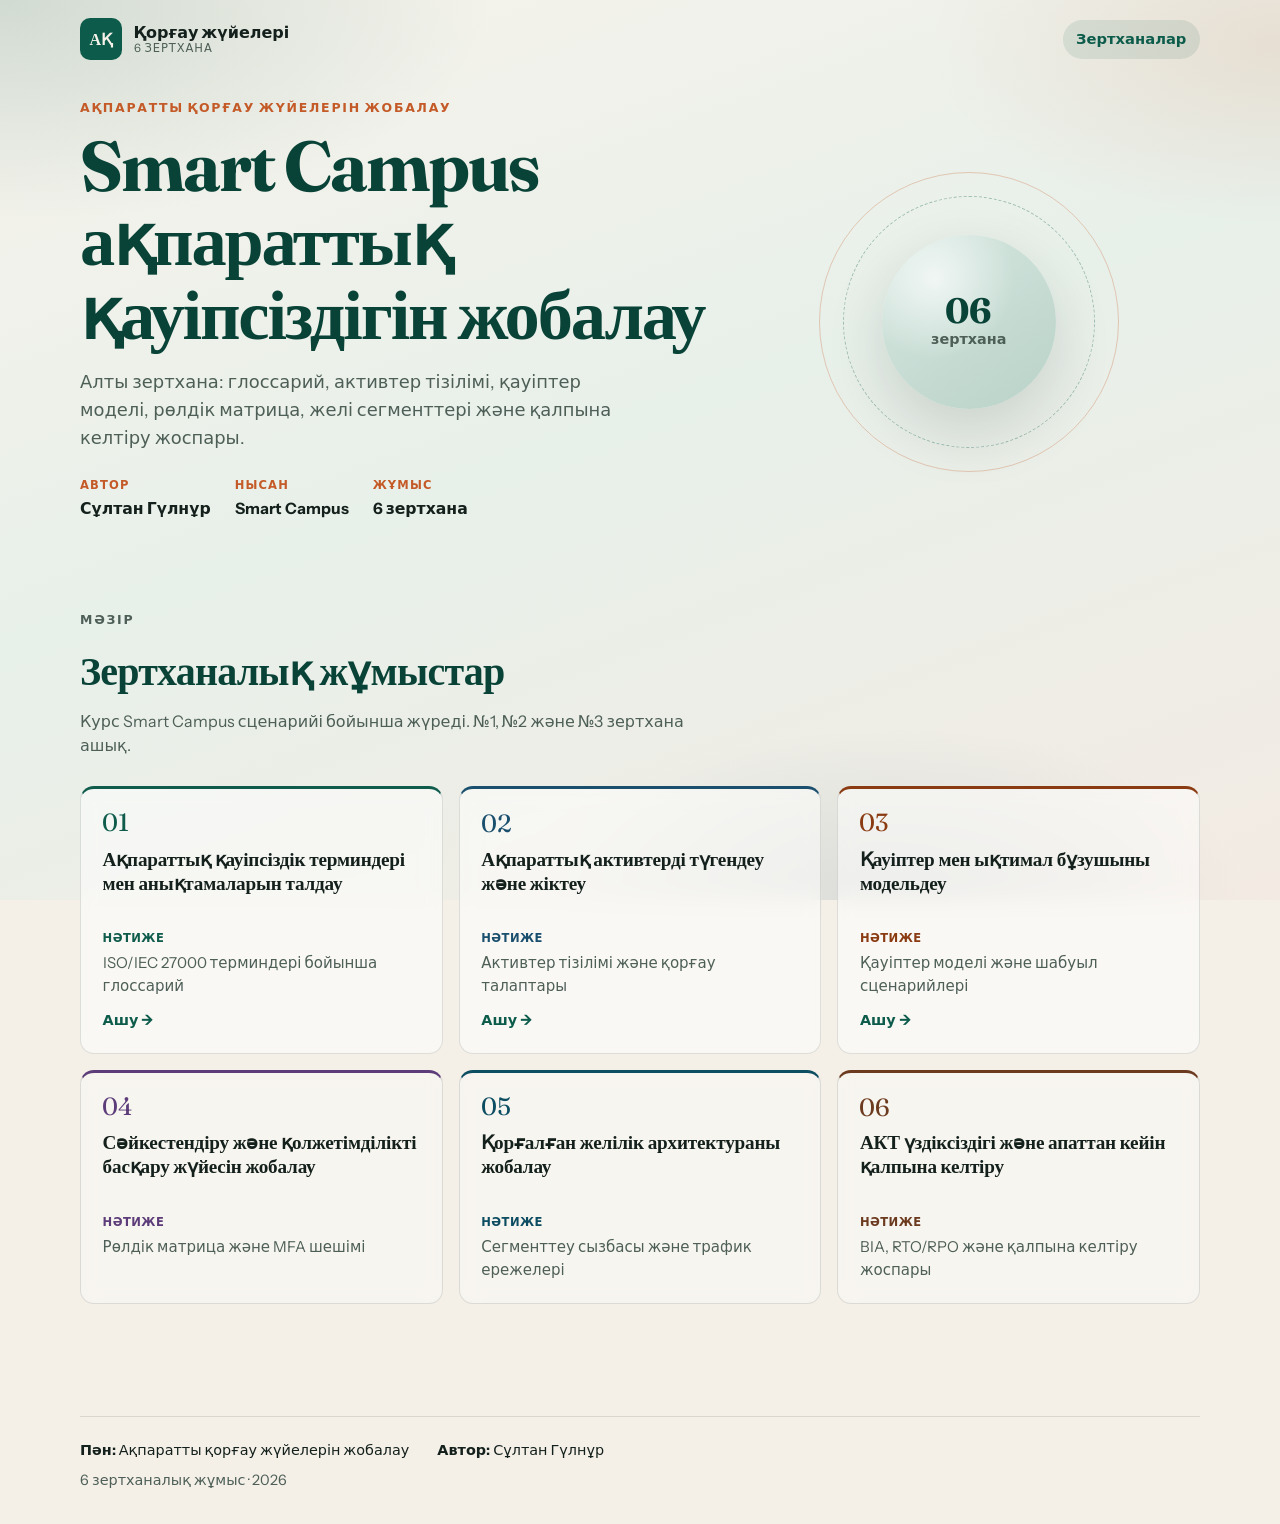
==== index.html @ 48095dff "Add the Smart Campus information-security lab site. Co-authored-by: Cursor <cursoragent@cursor.com>" ====
<!DOCTYPE html>
<html lang="kk">
<head>
  <meta charset="UTF-8">
  <meta name="viewport" content="width=device-width, initial-scale=1.0">
  <title>Ақпаратты қорғау жүйелерін жобалау — зертханалар</title>
  <meta name="author" content="Сұлтан Гүлнұр">
  <meta name="description" content="Smart Campus бойынша алты зертханалық жұмыс. Автор: Сұлтан Гүлнұр">
  <link rel="preconnect" href="https://fonts.googleapis.com">
  <link rel="preconnect" href="https://fonts.gstatic.com" crossorigin>
  <link href="https://fonts.googleapis.com/css2?family=Instrument+Sans:wght@400;500;600;700&family=Fraunces:opsz,wght@9..144,500;9..144,700&display=swap" rel="stylesheet">
  <link rel="stylesheet" href="css/style.css">
</head>
<body>
  <div class="bg" aria-hidden="true"></div>

  <header class="header">
    <a class="logo" href="#labs">
      <span class="logo-mark">АҚ</span>
      <span class="logo-text">
        <strong>Қорғау жүйелері</strong>
        <small id="logo-sub">6 зертхана</small>
      </span>
    </a>
    <nav class="nav" id="site-nav">
      <a data-nav="labs" href="#labs">Зертханалар</a>
      <a data-nav="home" data-lab="1" href="#home" hidden>Басты</a>
      <a data-nav="standards" data-lab="1" href="#standards-list" hidden>Стандарттар</a>
      <a data-nav="literature" data-lab="1" href="#literature" hidden>Әдебиеттер</a>
      <a data-nav="practice" data-lab="1" href="#practice" hidden>Практика</a>
      <a data-nav="quiz" data-lab="1" class="nav-cta" href="#quiz" hidden>Сұрақтарға жауап</a>
      <a data-nav="l2-home" data-lab="2" href="#lab/2" hidden>Басты</a>
      <a data-nav="l2-registry" data-lab="2" href="#lab/2/registry" hidden>Тізілім</a>
      <a data-nav="l2-scale" data-lab="2" href="#lab/2/scale" hidden>Жіктеу</a>
      <a data-nav="l2-diagram" data-lab="2" href="#lab/2/diagram" hidden>Сызба</a>
      <a data-nav="l2-quiz" data-lab="2" class="nav-cta" href="#lab/2/quiz" hidden>Сұрақтар</a>
      <a data-nav="l3-home" data-lab="3" href="#lab/3" hidden>Басты</a>
      <a data-nav="l3-object" data-lab="3" href="#lab/3/object" hidden>Нысан</a>
      <a data-nav="l3-diagram" data-lab="3" href="#lab/3/diagram" hidden>Сызба</a>
      <a data-nav="l3-actors" data-lab="3" href="#lab/3/actors" hidden>Бұзушы</a>
      <a data-nav="l3-registry" data-lab="3" href="#lab/3/registry" hidden>Тізілім</a>
      <a data-nav="l3-quiz" data-lab="3" class="nav-cta" href="#lab/3/quiz" hidden>Сұрақтар</a>
    </nav>
  </header>

  <main id="app"></main>

  <footer class="footer">
    <div class="footer-meta">
      <p><strong>Пән:</strong> <span id="footer-subject"></span></p>
      <p><strong>Автор:</strong> <span id="footer-author"></span></p>
    </div>
    <p class="footer-note"><span id="footer-note">6 зертханалық жұмыс</span> · <span id="year"></span></p>
  </footer>

  <script src="js/data.js"></script>
  <script src="js/lab2.js"></script>
  <script src="js/lab3.js"></script>
  <script src="js/app.js"></script>
</body>
</html>
---- css/style.css ----
:root {
  --ink: #14201c;
  --muted: #4d5f57;
  --paper: #f4f0e8;
  --line: rgba(20, 32, 28, 0.12);
  --teal: #0d5c4b;
  --teal-2: #094337;
  --clay: #c45a27;
  --good: #1b7a4a;
  --bad: #b1362c;
  --shadow: 0 24px 60px rgba(12, 36, 28, 0.14);
  --font: "Instrument Sans", system-ui, sans-serif;
  --display: "Fraunces", Georgia, serif;
  --radius: 14px;
  --max: 1120px;
}

* { box-sizing: border-box; margin: 0; padding: 0; }

html { scroll-behavior: smooth; }

body {
  font-family: var(--font);
  color: var(--ink);
  background: var(--paper);
  min-height: 100vh;
  line-height: 1.55;
}

.bg {
  position: fixed;
  inset: 0;
  z-index: -1;
  background:
    radial-gradient(ellipse 70% 45% at 0% 0%, rgba(13, 92, 75, 0.16), transparent 55%),
    radial-gradient(ellipse 55% 40% at 100% 5%, rgba(196, 90, 39, 0.12), transparent 50%),
    radial-gradient(ellipse 50% 35% at 70% 100%, rgba(26, 79, 110, 0.1), transparent 55%),
    linear-gradient(160deg, #f7f3eb 0%, #e8f0ea 48%, #f3ebe3 100%);
}

a { color: inherit; text-decoration: none; }

.header {
  width: min(var(--max), calc(100% - 2rem));
  margin: 0 auto;
  padding: 1.15rem 0;
  display: flex;
  align-items: center;
  justify-content: space-between;
  gap: 1rem;
}

.logo {
  display: flex;
  align-items: center;
  gap: 0.75rem;
}

.logo-mark {
  width: 2.6rem;
  height: 2.6rem;
  display: grid;
  place-items: center;
  background: var(--teal);
  color: #f6f2ea;
  font-family: var(--display);
  font-weight: 700;
  border-radius: 10px;
}

.logo-text {
  display: flex;
  flex-direction: column;
  line-height: 1.15;
}

.logo-text strong { font-size: 1rem; font-weight: 700; }
.logo-text small {
  color: var(--muted);
  font-size: 0.72rem;
  letter-spacing: 0.08em;
  text-transform: uppercase;
}

.nav {
  display: flex;
  align-items: center;
  gap: 0.35rem;
  font-weight: 600;
  font-size: 0.92rem;
}

.nav a {
  padding: 0.5rem 0.85rem;
  border-radius: 999px;
  transition: background 0.2s ease, color 0.2s ease;
}

.nav a:hover,
.nav a.is-active { background: rgba(13, 92, 75, 0.1); color: var(--teal); }

.nav-cta {
  background: var(--teal) !important;
  color: #f6f2ea !important;
}

.nav-cta:hover { background: var(--teal-2) !important; }

#app {
  width: min(var(--max), calc(100% - 2rem));
  margin: 0 auto;
  padding-bottom: 4rem;
  min-height: 70vh;
}

.view {
  opacity: 0;
  transform: translateY(10px);
  transition: opacity 0.45s ease, transform 0.45s ease;
}

.view.is-in {
  opacity: 1;
  transform: none;
}

.reveal {
  opacity: 0;
  transform: translateY(18px);
  transition: opacity 0.55s ease, transform 0.55s ease;
  transition-delay: var(--d, 0s);
}

.reveal.is-visible {
  opacity: 1;
  transform: none;
}

.eyebrow {
  font-size: 0.78rem;
  font-weight: 700;
  letter-spacing: 0.14em;
  text-transform: uppercase;
  color: var(--clay);
  margin-bottom: 0.7rem;
}

.meta-row {
  display: flex;
  flex-wrap: wrap;
  gap: 0.75rem 1.5rem;
  margin-bottom: 1.5rem;
}

.meta-row span {
  display: flex;
  flex-direction: column;
  gap: 0.15rem;
  font-weight: 700;
  font-size: 0.98rem;
}

.meta-row em {
  font-style: normal;
  font-size: 0.72rem;
  font-weight: 700;
  letter-spacing: 0.1em;
  text-transform: uppercase;
  color: var(--clay);
}

.qa-list {
  display: grid;
  gap: 1rem;
}

.qa-item {
  padding: 1.2rem 1.25rem;
  border-radius: var(--radius);
  background: rgba(255, 255, 255, 0.5);
  border: 1px solid var(--line);
}

.qa-q {
  display: flex;
  gap: 0.75rem;
  align-items: flex-start;
  margin-bottom: 0.85rem;
}

.qa-q h2 {
  font-family: var(--font);
  font-size: 1.05rem;
  font-weight: 700;
  line-height: 1.4;
  color: var(--ink);
}

.qa-a {
  padding: 0.9rem 1rem;
  border-radius: 10px;
  background: rgba(13, 92, 75, 0.08);
  border-left: 3px solid var(--teal);
}

.qa-a span {
  display: block;
  font-size: 0.72rem;
  font-weight: 700;
  letter-spacing: 0.1em;
  text-transform: uppercase;
  color: var(--teal);
  margin-bottom: 0.35rem;
}

.qa-a p {
  color: var(--ink);
  font-size: 1rem;
  line-height: 1.65;
}

.footer-meta {
  display: flex;
  flex-wrap: wrap;
  gap: 0.5rem 1.75rem;
  margin-bottom: 0.5rem;
}

.footer-meta p { color: var(--ink); }
.footer-note { margin: 0; }

.btn {
  display: inline-flex;
  align-items: center;
  justify-content: center;
  gap: 0.4rem;
  padding: 0.8rem 1.25rem;
  border-radius: 999px;
  border: 1.5px solid transparent;
  font: inherit;
  font-weight: 700;
  font-size: 0.95rem;
  cursor: pointer;
  transition: transform 0.2s ease, background 0.2s ease, border-color 0.2s ease, box-shadow 0.2s ease;
}

.btn:hover {
  transform: translateY(-2px);
  box-shadow: 0 10px 24px rgba(13, 92, 75, 0.18);
}

.btn-primary {
  background: var(--teal);
  color: #f6f2ea;
}

.btn-primary:hover { background: var(--teal-2); }

.btn-ghost {
  background: rgba(255, 255, 255, 0.45);
  border-color: var(--line);
  color: var(--ink);
  backdrop-filter: blur(8px);
}

.btn-ghost:hover { border-color: var(--teal); color: var(--teal); }

/* Hero */
.hero {
  display: grid;
  grid-template-columns: 1.15fr 0.85fr;
  gap: 2rem;
  align-items: center;
  padding: 1.25rem 0 2.5rem;
}

.hero-title {
  font-family: var(--display);
  font-size: clamp(2.4rem, 6vw, 4.4rem);
  line-height: 1.05;
  letter-spacing: -0.03em;
  color: var(--teal-2);
  max-width: 12em;
  margin-bottom: 1.1rem;
}

.hero-lead {
  font-size: 1.12rem;
  color: var(--muted);
  max-width: 34rem;
  margin-bottom: 1.6rem;
}

.hero-actions { display: flex; flex-wrap: wrap; gap: 0.7rem; }

.hero-panel { display: grid; place-items: center; }

.orbit {
  position: relative;
  width: min(300px, 72vw);
  aspect-ratio: 1;
  display: grid;
  place-items: center;
}

.orbit-ring {
  position: absolute;
  inset: 8%;
  border: 1.5px dashed rgba(13, 92, 75, 0.35);
  border-radius: 50%;
  animation: spin 28s linear infinite;
}

.orbit-ring.delay {
  inset: 0;
  border-style: solid;
  border-color: rgba(196, 90, 39, 0.28);
  animation-duration: 40s;
  animation-direction: reverse;
}

.orbit-core {
  width: 58%;
  aspect-ratio: 1;
  border-radius: 50%;
  display: grid;
  place-content: center;
  text-align: center;
  background:
    radial-gradient(circle at 30% 25%, rgba(255, 255, 255, 0.7), transparent 45%),
    linear-gradient(145deg, #d7e8e1, #b9d2c8);
  box-shadow: var(--shadow);
  animation: float 5s ease-in-out infinite;
}

.orbit-core strong {
  font-family: var(--display);
  font-size: 2.2rem;
  color: var(--teal-2);
  line-height: 1;
}

.orbit-core em {
  font-style: normal;
  font-weight: 600;
  color: var(--muted);
  font-size: 0.9rem;
}

@keyframes spin { to { transform: rotate(360deg); } }
@keyframes float {
  0%, 100% { transform: translateY(0); }
  50% { transform: translateY(-10px); }
}

/* Blocks */
.block { padding: 3rem 0; }

.block-head {
  max-width: 38rem;
  margin-bottom: 1.75rem;
}

.block-head h2,
.detail-hero h1,
.quiz-hero h1 {
  font-family: var(--display);
  font-size: clamp(1.7rem, 3.5vw, 2.5rem);
  color: var(--teal-2);
  letter-spacing: -0.02em;
  margin-bottom: 0.4rem;
}

.block-head p { color: var(--muted); }

.goal-card {
  padding: 1.5rem 0 2rem;
  border-top: 3px solid var(--teal);
  max-width: 50rem;
  margin-bottom: 1.5rem;
}

.goal-card h3 {
  font-family: var(--display);
  font-size: 1.3rem;
  margin-bottom: 0.7rem;
  color: var(--teal-2);
}

.goal-card p { color: var(--muted); margin-bottom: 0.85rem; }

.goal-card .meta {
  display: flex;
  gap: 0.75rem;
  align-items: center;
  color: var(--ink);
  font-weight: 600;
}

.goal-card .meta span {
  font-size: 0.72rem;
  letter-spacing: 0.1em;
  text-transform: uppercase;
  color: var(--clay);
}

.task-grid,
.std-grid {
  display: grid;
  grid-template-columns: repeat(3, 1fr);
  gap: 1rem;
  align-items: stretch;
}

.task-card {
  display: flex;
  flex-direction: column;
  height: 100%;
  padding: 1.25rem 1.1rem;
  border-radius: var(--radius);
  background: rgba(255, 255, 255, 0.42);
  border: 1px solid var(--line);
  backdrop-filter: blur(10px);
}

.task-card:last-child:nth-child(3n + 1) {
  grid-column: 2;
}

.task-n {
  font-family: var(--display);
  font-size: 1.4rem;
  color: var(--clay);
  display: block;
  margin-bottom: 0.45rem;
}

.task-card h3 { font-size: 1.05rem; margin-bottom: 0.4rem; min-height: 1.4em; }
.task-card p { color: var(--muted); font-size: 0.95rem; flex: 1; }

.std-card {
  display: flex;
  flex-direction: column;
  gap: 0.7rem;
  padding: 1.35rem;
  border-radius: var(--radius);
  background: rgba(255, 255, 255, 0.5);
  border: 1px solid var(--line);
  border-top: 3px solid var(--accent, var(--teal));
  backdrop-filter: blur(10px);
  transition: transform 0.25s ease, box-shadow 0.25s ease, background 0.25s ease;
  min-height: 100%;
}

.std-card:hover {
  transform: translateY(-6px);
  box-shadow: var(--shadow);
  background: rgba(255, 255, 255, 0.72);
}

.std-top {
  display: flex;
  align-items: center;
  justify-content: space-between;
  gap: 0.5rem;
}

.std-num {
  width: 2rem;
  height: 2rem;
  display: grid;
  place-items: center;
  border-radius: 8px;
  background: var(--accent, var(--teal));
  color: #f6f2ea;
  font-weight: 700;
  font-size: 0.9rem;
}

.std-code {
  font-size: 0.78rem;
  font-weight: 700;
  color: var(--accent, var(--teal));
  text-align: right;
}

.std-card h3 {
  font-family: var(--display);
  font-size: 1.15rem;
  line-height: 1.25;
  letter-spacing: -0.01em;
  min-height: 2.5em;
}

.std-card p {
  color: var(--muted);
  font-size: 0.94rem;
  flex: 1;
}

.std-go {
  margin-top: auto;
  font-weight: 700;
  color: var(--teal);
  font-size: 0.9rem;
  display: inline-flex;
  align-items: center;
  gap: 0.35rem;
}

.std-card:hover .std-go i { transform: translateX(4px); }
.std-go i { display: inline-block; transition: transform 0.2s ease; font-style: normal; }

.labs-hero {
  display: grid;
  grid-template-columns: 1.15fr 0.85fr;
  gap: 2rem;
  align-items: center;
  padding: 1.25rem 0 1rem;
}

.lab-grid {
  display: grid;
  grid-template-columns: repeat(3, 1fr);
  gap: 1rem;
}

.lab-card {
  display: flex;
  flex-direction: column;
  gap: 0.7rem;
  height: 100%;
  padding: 1.35rem;
  border-radius: var(--radius);
  background: rgba(255, 255, 255, 0.5);
  border: 1px solid var(--line);
  border-top: 3px solid var(--accent, var(--teal));
  backdrop-filter: blur(10px);
  transition: transform 0.25s ease, box-shadow 0.25s ease, background 0.25s ease;
}

a.lab-card:hover {
  transform: translateY(-6px);
  box-shadow: var(--shadow);
  background: rgba(255, 255, 255, 0.78);
}

.lab-card.is-locked {
  background: rgba(255, 255, 255, 0.32);
}

.lab-card.is-locked .lab-go {
  color: var(--muted);
}

.lab-top {
  display: flex;
  align-items: center;
  justify-content: space-between;
  gap: 0.5rem;
}

.lab-num {
  font-family: var(--display);
  font-size: 1.55rem;
  line-height: 1;
  color: var(--accent, var(--teal));
}

.lab-card h3 {
  font-family: var(--display);
  font-size: 1.2rem;
  line-height: 1.25;
  letter-spacing: -0.01em;
  min-height: 3.75em;
}

.lab-result span {
  display: block;
  margin-bottom: 0.2rem;
  font-size: 0.72rem;
  font-weight: 700;
  letter-spacing: 0.04em;
  text-transform: uppercase;
  color: var(--accent, var(--teal));
}

.lab-card p {
  color: var(--muted);
  font-size: 0.94rem;
  flex: 1;
}

.lab-go {
  margin-top: auto;
  font-weight: 700;
  color: var(--teal);
  font-size: 0.9rem;
}

.lab-go i {
  display: inline-block;
  font-style: normal;
  transition: transform 0.2s ease;
}

a.lab-card:hover .lab-go i { transform: translateX(4px); }

.lit-list {
  list-style: none;
  display: flex;
  flex-direction: column;
  gap: 0.85rem;
}

.lit-item {
  display: grid;
  grid-template-columns: auto 1fr;
  gap: 1rem;
  align-items: start;
  padding: 1.1rem 1.2rem;
  border: 1px solid var(--line);
  border-radius: var(--radius);
  background: rgba(255, 252, 247, 0.72);
  transition: border-color 0.2s ease, transform 0.2s ease;
}

.lit-item:hover {
  border-color: rgba(13, 92, 75, 0.35);
  transform: translateY(-2px);
}

.lit-n {
  width: 2rem;
  height: 2rem;
  display: grid;
  place-items: center;
  border-radius: 8px;
  background: var(--teal);
  color: #f6f2ea;
  font-weight: 700;
  font-size: 0.85rem;
  flex-shrink: 0;
}

.lit-body p {
  margin-top: 0.35rem;
  color: var(--muted);
  font-size: 0.95rem;
}

.lit-link {
  font-weight: 600;
  color: var(--teal-2);
  text-decoration: underline;
  text-decoration-color: rgba(13, 92, 75, 0.28);
  text-underline-offset: 0.18em;
  transition: color 0.2s ease, text-decoration-color 0.2s ease;
}

.lit-link:hover {
  color: var(--clay);
  text-decoration-color: rgba(196, 90, 39, 0.45);
}

.lit-source {
  display: inline-block;
  margin-top: 0.55rem;
  font-size: 0.78rem;
  font-weight: 600;
  letter-spacing: 0.04em;
  text-transform: uppercase;
  color: var(--muted);
}

.cta {
  margin-top: 2rem;
  padding: 1.75rem 0;
  border-top: 1px solid var(--line);
  display: flex;
  align-items: center;
  justify-content: space-between;
  gap: 1rem;
  flex-wrap: wrap;
}

.cta h2 {
  font-family: var(--display);
  font-size: 1.8rem;
  color: var(--teal-2);
}

.cta p { color: var(--muted); }

/* Detail */
.detail { padding-top: 0.5rem; }

.back {
  display: inline-block;
  font-weight: 600;
  color: var(--muted);
  margin-bottom: 1.4rem;
}

.back:hover { color: var(--teal); }

.detail-hero {
  max-width: 46rem;
  margin-bottom: 2.2rem;
  padding-bottom: 1.4rem;
  border-bottom: 3px solid var(--accent, var(--teal));
}

.detail-about {
  margin-top: 0.9rem;
  font-size: 1.08rem;
  color: var(--muted);
}

.detail-layout {
  display: grid;
  grid-template-columns: 1fr 280px;
  gap: 2.5rem;
  align-items: start;
}

.info-block { margin-bottom: 1.8rem; }

.info-block h2 {
  font-family: var(--display);
  font-size: 1.35rem;
  color: var(--teal-2);
  margin-bottom: 0.5rem;
}

.info-block p { color: var(--muted); }

.terms { display: grid; gap: 0.85rem; margin-top: 0.9rem; }

.term {
  padding: 0.85rem 0;
  border-bottom: 1px solid var(--line);
}

.term:last-child { border-bottom: none; }

.term dt {
  font-weight: 700;
  color: var(--teal-2);
  margin-bottom: 0.2rem;
}

.term dd { color: var(--muted); }

.facts {
  list-style: none;
  display: grid;
  gap: 0.7rem;
  margin-top: 0.8rem;
}

.facts li {
  position: relative;
  padding-left: 1.15rem;
  color: var(--muted);
}

.facts li::before {
  content: "";
  position: absolute;
  left: 0;
  top: 0.55rem;
  width: 0.45rem;
  height: 0.45rem;
  border-radius: 50%;
  background: var(--clay);
}

.side {
  position: sticky;
  top: 1rem;
  padding: 1.2rem;
  border-radius: var(--radius);
  background: rgba(255, 255, 255, 0.55);
  border: 1px solid var(--line);
  backdrop-filter: blur(10px);
}

.side h3 {
  font-family: var(--display);
  margin-bottom: 0.9rem;
  font-size: 1.15rem;
}

.side-link {
  display: flex;
  flex-direction: column;
  gap: 0.2rem;
  padding: 0.7rem 0;
  border-bottom: 1px solid var(--line);
}

.side-link:last-of-type { border-bottom: none; margin-bottom: 0.8rem; }

.side-link strong { font-size: 0.9rem; }
.side-link span { color: var(--muted); font-size: 0.85rem; }
.side-link:hover strong { color: var(--teal); }

.side-btn { width: 100%; margin-top: 0.5rem; }

/* Quiz */
.quiz { padding-top: 0.5rem; }
.quiz-hero { max-width: 38rem; margin-bottom: 1.8rem; }
.quiz-hero p { color: var(--muted); }

.quiz-form { display: grid; gap: 1.15rem; }

.q {
  border: none;
  padding: 1.1rem;
  border-radius: var(--radius);
  background: rgba(255, 255, 255, 0.48);
  border: 1px solid var(--line);
}

.q legend {
  font-weight: 700;
  display: flex;
  gap: 0.7rem;
  align-items: flex-start;
  margin-bottom: 0.85rem;
  float: none;
  width: 100%;
  padding: 0;
}

.q-n {
  flex-shrink: 0;
  width: 1.7rem;
  height: 1.7rem;
  display: grid;
  place-items: center;
  background: var(--teal);
  color: #f6f2ea;
  border-radius: 7px;
  font-size: 0.82rem;
}

.opts { display: grid; gap: 0.45rem; clear: both; }

.q-write textarea {
  width: 100%;
  margin-top: 0.35rem;
  padding: 0.85rem 1rem;
  border: 1px solid var(--line);
  border-radius: 10px;
  font: inherit;
  font-size: 0.98rem;
  line-height: 1.5;
  color: var(--ink);
  background: rgba(255, 255, 255, 0.7);
  resize: vertical;
  min-height: 5rem;
  transition: border-color 0.15s ease, box-shadow 0.15s ease;
}

.q-write textarea:focus {
  outline: none;
  border-color: var(--teal);
  box-shadow: 0 0 0 3px rgba(13, 92, 75, 0.12);
}

.q-write textarea::placeholder { color: #8a9a92; }

.q-write textarea[readonly] {
  background: rgba(255, 255, 255, 0.45);
  cursor: default;
}

.model-answer {
  margin-top: 0.85rem;
  padding: 0.9rem 1rem;
  border-radius: 10px;
  background: rgba(13, 92, 75, 0.08);
  border-left: 3px solid var(--teal);
}

.model-answer span {
  display: block;
  font-size: 0.72rem;
  font-weight: 700;
  letter-spacing: 0.1em;
  text-transform: uppercase;
  color: var(--teal);
  margin-bottom: 0.35rem;
}

.model-answer p {
  color: var(--ink);
  font-size: 0.96rem;
}

.sr-only {
  position: absolute;
  width: 1px;
  height: 1px;
  padding: 0;
  margin: -1px;
  overflow: hidden;
  clip: rect(0, 0, 0, 0);
  border: 0;
}

.q.is-checked {
  border-color: rgba(13, 92, 75, 0.28);
}

.opt {
  display: flex;
  gap: 0.7rem;
  align-items: flex-start;
  padding: 0.7rem 0.8rem;
  border-radius: 10px;
  border: 1px solid var(--line);
  cursor: pointer;
  transition: border-color 0.15s ease, background 0.15s ease;
  background: rgba(255, 255, 255, 0.35);
}

.opt:hover {
  border-color: var(--teal);
  background: rgba(13, 92, 75, 0.05);
}

.opt input {
  margin-top: 0.2rem;
  accent-color: var(--teal);
}

.opt.correct {
  border-color: var(--good);
  background: rgba(27, 122, 74, 0.1);
}

.opt.wrong {
  border-color: var(--bad);
  background: rgba(177, 54, 44, 0.08);
}

.explain {
  margin-top: 0.65rem;
  color: var(--muted);
  font-size: 0.92rem;
}

.quiz-actions {
  display: flex;
  gap: 0.7rem;
  flex-wrap: wrap;
  margin-top: 0.4rem;
}

.result {
  margin-top: 1.5rem;
  padding: 1.4rem;
  border-radius: var(--radius);
  background: rgba(255, 255, 255, 0.55);
  border: 1px solid var(--line);
  border-top: 3px solid var(--teal);
}

.result-score {
  font-family: var(--display);
  font-size: 1.8rem;
  color: var(--teal-2);
  margin-bottom: 0.3rem;
}

.result-note { color: var(--muted); margin-bottom: 0.9rem; }

.result-bar {
  height: 8px;
  border-radius: 999px;
  background: rgba(13, 92, 75, 0.12);
  overflow: hidden;
}

.result-bar i {
  display: block;
  height: 100%;
  background: linear-gradient(90deg, var(--teal), #2a8f72);
  border-radius: inherit;
  transition: width 0.6s ease;
}

.not-found {
  text-align: center;
  padding: 6rem 1rem;
}

.not-found h1 {
  font-family: var(--display);
  font-size: 4rem;
  color: var(--teal-2);
}

.not-found p { color: var(--muted); margin: 0.7rem 0 1.4rem; }

/* Practice mini-game */
.practice-link {
  display: inline-flex;
  align-items: center;
  gap: 0.35rem;
  margin-top: 1rem;
  padding: 0.65rem 1.1rem;
  border-radius: 999px;
  background: rgba(138, 59, 18, 0.1);
  color: #8a3b12;
  font-weight: 700;
  font-size: 0.95rem;
  border: 1.5px solid rgba(138, 59, 18, 0.25);
  transition: background 0.2s ease, transform 0.2s ease;
}

.practice-link:hover {
  background: rgba(138, 59, 18, 0.18);
  transform: translateY(-2px);
}

.practice-hero {
  padding: 1.5rem 0 1.75rem;
  max-width: 40rem;
}

.practice-hero h1 {
  font-family: var(--display);
  font-size: clamp(1.9rem, 4vw, 2.8rem);
  line-height: 1.15;
  color: var(--teal-2);
  margin-bottom: 0.75rem;
}

.practice-hero p { color: var(--muted); font-size: 1.05rem; }

.practice-layout {
  display: grid;
  grid-template-columns: 0.9fr 1.1fr;
  gap: 1.5rem;
  align-items: start;
}

.practice-side {
  padding: 1.25rem;
  border-radius: var(--radius);
  background: rgba(255, 255, 255, 0.55);
  border: 1px solid var(--line);
}

.practice-side h2 {
  font-family: var(--display);
  font-size: 1.35rem;
  margin-bottom: 1rem;
  color: var(--teal-2);
}

.scenario-grid {
  display: grid;
  gap: 0.65rem;
  margin-bottom: 1.15rem;
}

.scenario-item {
  display: grid;
  gap: 0.15rem;
  padding: 0.7rem 0.85rem;
  border-radius: 10px;
  background: rgba(13, 92, 75, 0.07);
  border-left: 3px solid var(--teal);
}

.scenario-item em {
  font-style: normal;
  font-size: 0.7rem;
  font-weight: 700;
  letter-spacing: 0.1em;
  text-transform: uppercase;
  color: var(--clay);
}

.scenario-item strong {
  font-size: 0.98rem;
  font-weight: 600;
}

.practice-hint p {
  font-size: 0.95rem;
  color: var(--ink);
  margin-bottom: 0.55rem;
}

.practice-hint .muted {
  color: var(--muted);
  font-size: 0.88rem;
}

.practice-panel { display: grid; gap: 1.15rem; }

.reg-card {
  padding: 1.4rem 1.35rem 1.5rem;
  border-radius: var(--radius);
  background: rgba(255, 255, 255, 0.72);
  border: 1px solid var(--line);
  box-shadow: var(--shadow);
}

.reg-head { margin-bottom: 1.15rem; }

.reg-badge {
  display: inline-block;
  font-size: 0.7rem;
  font-weight: 700;
  letter-spacing: 0.1em;
  text-transform: uppercase;
  color: var(--clay);
  margin-bottom: 0.45rem;
}

.reg-head h2 {
  font-family: var(--display);
  font-size: 1.55rem;
  color: var(--teal-2);
  margin-bottom: 0.25rem;
}

.reg-head p { color: var(--muted); font-size: 0.95rem; }

.reg-form {
  display: grid;
  gap: 0.85rem;
}

.reg-form label {
  display: grid;
  gap: 0.35rem;
}

.reg-form label > span {
  font-size: 0.82rem;
  font-weight: 700;
  color: var(--muted);
}

.reg-form input[type="email"],
.reg-form input[type="password"] {
  width: 100%;
  padding: 0.75rem 0.9rem;
  border-radius: 10px;
  border: 1.5px solid var(--line);
  background: rgba(255, 255, 255, 0.85);
  font: inherit;
  font-size: 1rem;
  color: var(--ink);
  transition: border-color 0.2s ease, box-shadow 0.2s ease;
}

.reg-form input:focus {
  outline: none;
  border-color: var(--teal);
  box-shadow: 0 0 0 3px rgba(13, 92, 75, 0.15);
}

.reg-check {
  display: flex !important;
  align-items: flex-start;
  gap: 0.55rem;
  grid-template-columns: none !important;
  padding: 0.55rem 0.15rem;
  cursor: pointer;
}

.reg-check input {
  margin-top: 0.2rem;
  width: 1.05rem;
  height: 1.05rem;
  accent-color: var(--teal);
}

.reg-check span {
  font-size: 0.95rem !important;
  font-weight: 600 !important;
  color: var(--ink) !important;
}

.rule-list {
  list-style: none;
  display: grid;
  gap: 0.35rem;
  padding: 0.85rem;
  border-radius: 10px;
  background: rgba(13, 92, 75, 0.06);
}

.rule {
  display: flex;
  align-items: center;
  gap: 0.55rem;
  font-size: 0.9rem;
  color: var(--muted);
  transition: color 0.2s ease;
}

.rule span {
  width: 1.05rem;
  height: 1.05rem;
  border-radius: 50%;
  border: 1.5px solid rgba(20, 32, 28, 0.2);
  flex-shrink: 0;
  display: grid;
  place-items: center;
  font-size: 0.65rem;
  font-weight: 700;
}

.rule.is-ok { color: var(--good); font-weight: 600; }
.rule.is-ok span {
  border-color: var(--good);
  background: var(--good);
  color: #fff;
}
.rule.is-ok span::after { content: "✓"; }

.rule.is-bad { color: var(--bad); }
.rule.is-bad span {
  border-color: var(--bad);
  background: rgba(177, 54, 44, 0.12);
}
.rule.is-bad span::after { content: "!"; color: var(--bad); }

.reg-feedback {
  padding: 0.8rem 0.95rem;
  border-radius: 10px;
  font-size: 0.92rem;
  line-height: 1.5;
  font-weight: 500;
}

.reg-feedback.is-bad {
  background: rgba(177, 54, 44, 0.1);
  border: 1px solid rgba(177, 54, 44, 0.28);
  color: #8a2a22;
}

.reg-feedback.is-warn {
  background: rgba(196, 90, 39, 0.12);
  border: 1px solid rgba(196, 90, 39, 0.3);
  color: #8a3b12;
}

.reg-submit { width: 100%; margin-top: 0.25rem; }

.reg-success {
  text-align: center;
  padding: 1rem 0.5rem 0.25rem;
}

.success-mark {
  width: 3.2rem;
  height: 3.2rem;
  margin: 0 auto 0.9rem;
  display: grid;
  place-items: center;
  border-radius: 50%;
  background: var(--good);
  color: #fff;
  font-size: 1.4rem;
  font-weight: 700;
  animation: pop-in 0.45s ease;
}

@keyframes pop-in {
  from { transform: scale(0.6); opacity: 0; }
  to { transform: scale(1); opacity: 1; }
}

.reg-success h3 {
  font-family: var(--display);
  font-size: 1.45rem;
  color: var(--teal-2);
  margin-bottom: 0.5rem;
}

.reg-success > p {
  color: var(--muted);
  margin-bottom: 1rem;
}

.success-points {
  list-style: none;
  text-align: left;
  display: grid;
  gap: 0.5rem;
  margin-bottom: 1.25rem;
  padding: 0.9rem 1rem;
  border-radius: 10px;
  background: rgba(13, 92, 75, 0.08);
}

.success-points li {
  font-size: 0.95rem;
  color: var(--ink);
}

.practice-explain {
  padding: 1.1rem 1.2rem;
  border-radius: var(--radius);
  background: rgba(26, 79, 110, 0.08);
  border: 1px solid rgba(26, 79, 110, 0.15);
}

.practice-explain h3 {
  font-family: var(--display);
  font-size: 1.2rem;
  color: #1a4f6e;
  margin-bottom: 0.45rem;
}

.practice-explain p {
  color: var(--ink);
  font-size: 0.98rem;
}

.footer {
  width: min(var(--max), calc(100% - 2rem));
  margin: 0 auto;
  padding: 1.4rem 0 2rem;
  border-top: 1px solid var(--line);
  color: var(--muted);
  font-size: 0.9rem;
}

.lab2-hero,
.lab3-hero {
  display: grid;
  grid-template-columns: 1.25fr 0.75fr;
  gap: 2rem;
  align-items: center;
  padding: 0.4rem 0 0.5rem;
}

.lab2-hero .hero-title { max-width: 11em; }
.lab3-hero .hero-title { max-width: 14em; }

.stat-stack {
  display: grid;
  gap: 0.75rem;
}

.stat-stack div {
  display: flex;
  align-items: baseline;
  justify-content: space-between;
  gap: 1rem;
  padding: 0.95rem 1.1rem;
  border-radius: var(--radius);
  background: rgba(255, 255, 255, 0.55);
  border: 1px solid var(--line);
  border-left: 3px solid #1a4f6e;
}

.stat-stack strong {
  font-family: var(--display);
  font-size: 1.8rem;
  color: #1a4f6e;
  line-height: 1;
}

.stat-stack span {
  color: var(--muted);
  font-weight: 600;
}

.report-nav {
  display: grid;
  grid-template-columns: repeat(7, minmax(0, 1fr));
  gap: 0.45rem;
  margin: 0.5rem 0 0.25rem;
}

.report-nav a {
  display: flex;
  align-items: center;
  justify-content: center;
  min-height: 2.35rem;
  padding: 0.4rem 0.55rem;
  border-radius: 999px;
  background: rgba(255, 255, 255, 0.55);
  border: 1px solid var(--line);
  font-size: 0.86rem;
  font-weight: 600;
  text-align: center;
}

.report-nav a:hover { border-color: #1a4f6e; color: #1a4f6e; }

.lab2 section[id],
.lab3 section[id] { scroll-margin-top: 1rem; }

.process-grid,
.cia-grid,
.cat-grid,
.protect-grid {
  display: grid;
  gap: 1rem;
}

.process-grid,
.cia-grid { grid-template-columns: repeat(3, 1fr); }
.cat-grid { grid-template-columns: repeat(3, 1fr); margin: 1rem 0 0.25rem; }
.protect-grid { grid-template-columns: repeat(2, 1fr); }

.process-card,
.cia-card,
.cat-card,
.protect-card {
  display: flex;
  flex-direction: column;
  height: 100%;
  padding: 1.15rem 1.1rem;
  border-radius: var(--radius);
  background: rgba(255, 255, 255, 0.48);
  border: 1px solid var(--line);
}

.process-card h3,
.cia-card h3,
.cat-card h3,
.protect-card h3 {
  font-family: var(--display);
  font-size: 1.15rem;
  margin-bottom: 0.35rem;
}

.process-card p,
.cia-card li,
.cat-card p,
.theory { color: var(--muted); }

.cia-card ul,
.protect-list,
.rec-list { list-style: none; }

.cia-card li,
.protect-list li { margin-bottom: 0.35rem; }

.cia-key {
  display: inline-grid;
  place-items: center;
  width: 2rem;
  height: 2rem;
  margin-bottom: 0.55rem;
  border-radius: 8px;
  background: #1a4f6e;
  color: #f6f2ea;
  font-weight: 700;
}

.cat-card strong {
  font-family: var(--display);
  font-size: 1.4rem;
  color: var(--clay);
}

.theory {
  margin-top: 1.25rem;
  max-width: 52rem;
  font-size: 1.02rem;
  line-height: 1.65;
}

.type-row,
.chip-row {
  display: flex;
  flex-wrap: wrap;
  gap: 0.45rem;
  margin-bottom: 0.85rem;
}

.type-pill,
.chip {
  display: inline-flex;
  align-items: center;
  gap: 0.4rem;
  padding: 0.35rem 0.7rem;
  border-radius: 999px;
  border: 1px solid var(--line);
  background: rgba(255, 255, 255, 0.5);
  font: inherit;
  font-size: 0.86rem;
  font-weight: 600;
  color: var(--ink);
}

.type-pill em {
  font-style: normal;
  color: #1a4f6e;
}

.chip { cursor: pointer; }
.chip.is-on {
  background: #1a4f6e;
  border-color: #1a4f6e;
  color: #f6f2ea;
}

.table-wrap {
  overflow-x: auto;
  border: 1px solid var(--line);
  border-radius: var(--radius);
  background: rgba(255, 255, 255, 0.55);
}

.reg-table {
  width: 100%;
  min-width: 760px;
  border-collapse: collapse;
  font-size: 0.92rem;
}

.reg-table th,
.reg-table td {
  padding: 0.75rem 0.8rem;
  text-align: left;
  vertical-align: top;
  border-bottom: 1px solid var(--line);
}

.reg-table th {
  font-size: 0.75rem;
  letter-spacing: 0.06em;
  text-transform: uppercase;
  color: var(--muted);
  vertical-align: bottom;
}

.reg-table th:nth-child(n + 4),
.reg-table td:nth-child(n + 4) {
  width: 3.25rem;
  text-align: center;
  white-space: nowrap;
}

.reg-table th:nth-child(8),
.reg-table td:nth-child(8) {
  width: 6.5rem;
}

.asset-row { cursor: pointer; }
.asset-row:hover,
.asset-row.is-open { background: rgba(26, 79, 110, 0.06); }

.cell-sub {
  display: block;
  margin-top: 0.2rem;
  color: var(--muted);
  font-size: 0.82rem;
  font-weight: 500;
}

.reg-table .num {
  font-variant-numeric: tabular-nums;
  font-weight: 700;
  text-align: center;
}

.cat {
  display: inline-block;
  padding: 0.2rem 0.5rem;
  border-radius: 999px;
  font-size: 0.75rem;
  font-weight: 700;
  letter-spacing: 0.04em;
  text-transform: uppercase;
}

.cat-high { background: rgba(13, 92, 75, 0.14); color: var(--teal-2); }
.cat-medium { background: rgba(26, 79, 110, 0.12); color: #1a4f6e; }
.cat-low { background: rgba(20, 32, 28, 0.08); color: var(--muted); }

.detail-grid {
  display: grid;
  grid-template-columns: 1fr 1fr;
  gap: 0.75rem 1.25rem;
  padding: 0.35rem 0.2rem 0.6rem;
}

.detail-grid em,
.detail-protect em {
  display: block;
  font-style: normal;
  font-size: 0.72rem;
  font-weight: 700;
  letter-spacing: 0.08em;
  text-transform: uppercase;
  color: var(--clay);
  margin-bottom: 0.2rem;
}

.detail-protect { grid-column: 1 / -1; }
.detail-protect .muted { color: var(--muted); }

.diagram-layout {
  display: grid;
  grid-template-columns: 1fr;
  gap: 1rem;
  align-items: start;
}

.dep-wrap {
  overflow-x: auto;
  padding: 0.6rem;
  border-radius: var(--radius);
  background: rgba(255, 255, 255, 0.55);
  border: 1px solid var(--line);
}

.dep-figure { display: grid; gap: 0.85rem; }

.dep-svg { width: 100%; height: auto; display: block; }

.dep-legend {
  display: flex;
  flex-wrap: wrap;
  gap: 0.7rem 1.1rem;
  justify-content: center;
  color: var(--muted);
  font-size: 0.84rem;
  font-weight: 600;
}

.dep-legend span { display: inline-flex; align-items: center; gap: 0.4rem; }

.dot {
  width: 0.7rem;
  height: 0.7rem;
  border-radius: 999px;
  display: inline-block;
}

.dot-high { background: var(--teal); }
.dot-medium { background: #1a4f6e; }
.dot-low { background: #8a7560; }

.d-label {
  font-family: var(--font);
  font-size: 12px;
  font-weight: 700;
  letter-spacing: 0.04em;
  fill: var(--clay);
  dominant-baseline: middle;
}

.d-edge {
  fill: none;
  stroke: rgba(13, 92, 75, 0.38);
  stroke-width: 1.7;
  stroke-linecap: round;
  stroke-linejoin: round;
  marker-end: url(#dep-arrow);
}

.d-edge.d-use { marker-end: url(#dep-arrow-use); }

.d-edge.is-on { stroke: var(--teal-2); stroke-width: 2.6; }
.d-edge.d-use {
  stroke: var(--clay);
  stroke-dasharray: 5 4;
}
.d-edge.d-use.is-on { stroke: #8a3b12; }
.dep-svg.is-active .d-edge:not(.is-on) { opacity: 0.14; }

.d-node text.d-node-title,
.d-node text.d-node-sub {
  text-anchor: middle;
  dominant-baseline: middle;
  font-family: var(--font);
  pointer-events: none;
}

.d-node text.d-node-title {
  font-size: 13px;
  font-weight: 700;
  fill: var(--ink);
}

.d-node text.d-node-sub {
  font-size: 10px;
  font-weight: 600;
  fill: #4d5f57;
}

.dash {
  width: 1.1rem;
  border-top: 2px dashed var(--clay);
  display: inline-block;
}

.wifi-line {
  width: 1.1rem;
  border-top: 2.5px solid #1a4f6e;
  display: inline-block;
}

.d-wifi {
  fill: none;
  stroke: #1a4f6e;
  stroke-width: 2.3;
  stroke-linecap: round;
  stroke-linejoin: round;
  marker-end: url(#dep-arrow-wifi);
}

.d-wifi.is-on { stroke: #0d3a52; stroke-width: 3; }
.dep-svg.is-active .d-wifi:not(.is-on) { opacity: 0.18; }

.d-node { cursor: pointer; }
.d-node rect {
  fill: #f7f4ee;
  stroke: #1a4f6e;
  stroke-width: 1.6;
}

.d-node[data-cat="high"] rect {
  fill: #e7f3ef;
  stroke: var(--teal);
}
.d-node[data-cat="medium"] rect {
  fill: #e8f1f6;
  stroke: #1a4f6e;
}
.d-node[data-cat="low"] rect {
  fill: #f6f1ea;
  stroke: #8a7560;
}

.d-node text {
  text-anchor: middle;
  dominant-baseline: middle;
  font-family: var(--font);
  font-size: 14px;
  font-weight: 600;
  fill: var(--ink);
  pointer-events: none;
}

.d-node.is-on rect { stroke-width: 2.6; }
.d-node.is-dim { opacity: 0.28; }

.dep-panel {
  padding: 1.15rem 1.1rem;
  border-radius: var(--radius);
  background: rgba(26, 79, 110, 0.08);
  border: 1px solid rgba(26, 79, 110, 0.16);
  position: static;
}

.dep-panel h3 {
  font-family: var(--display);
  font-size: 1.35rem;
  color: #1a4f6e;
  margin-bottom: 0.45rem;
}

.dep-panel p:last-child { color: var(--ink); }

.protect-head { margin-top: 2rem; }

.protect-card header {
  display: flex;
  justify-content: space-between;
  gap: 0.75rem;
  align-items: flex-start;
  min-height: 3.2rem;
  margin-bottom: 0.55rem;
}

.protect-card header h3 { flex: 1; margin-bottom: 0; }
.protect-card .cat { flex-shrink: 0; margin-top: 0.15rem; }

.rec-list { display: grid; gap: 0.7rem; }

.rec-item {
  display: grid;
  grid-template-columns: auto 1fr;
  gap: 0.75rem;
  align-items: start;
  padding: 0.9rem 1rem;
  border-radius: var(--radius);
  background: rgba(255, 255, 255, 0.48);
  border: 1px solid var(--line);
}

.rec-item span {
  width: 1.7rem;
  height: 1.7rem;
  display: grid;
  place-items: center;
  border-radius: 8px;
  background: var(--teal);
  color: #f6f2ea;
  font-weight: 700;
  font-size: 0.85rem;
}

.lab3 .stat-stack div { border-left-color: #8a3b12; }
.lab3 .stat-stack strong { color: #8a3b12; }
.lab3 .report-nav a:hover { border-color: #8a3b12; color: #8a3b12; }

.limit-note {
  margin: 0.2rem 0 1rem;
  padding: 0.85rem 1rem;
  border-radius: var(--radius);
  border: 1px solid rgba(138, 59, 18, 0.25);
  background: rgba(138, 59, 18, 0.07);
  color: var(--ink);
}

.stride-grid,
.actor-grid {
  display: grid;
  grid-template-columns: repeat(3, 1fr);
  gap: 1rem;
  margin-top: 1rem;
}

.stride-card,
.actor-card,
.prio-card {
  height: 100%;
  padding: 1rem 1.05rem 0.85rem;
  border-radius: var(--radius);
  border: 1px solid var(--line);
  background: rgba(255, 255, 255, 0.55);
}

.stride-card h3,
.actor-card h3,
.prio-card h3 {
  font-family: var(--display);
  font-size: 1.12rem;
  margin-bottom: 0.35rem;
}

.stride-key {
  display: inline-grid;
  place-items: center;
  width: 2rem;
  height: 2rem;
  margin-bottom: 0.45rem;
  border-radius: 8px;
  background: #8a3b12;
  color: #f6f2ea;
  font-weight: 700;
}

.stride-card p,
.actor-card dd { color: var(--muted); }

.stride-meta {
  margin-top: 0.45rem;
  color: var(--ink);
}

.stride-meta em,
.prio-measures em,
.chain em,
.actor-card dt {
  display: block;
  margin-bottom: 0.15rem;
  font-style: normal;
  font-size: 0.75rem;
  font-weight: 700;
  letter-spacing: 0.02em;
  color: #8a3b12;
}

.actor-card { border-top: 3px solid #8a3b12; }
.actor-card dl { margin: 0.35rem 0 0; }
.actor-card dd { margin: 0 0 0.55rem; }

.dfd-svg { width: 100%; height: auto; display: block; }
.dfd-svg text { font-family: "Instrument Sans", sans-serif; pointer-events: none; }
.dfd-boundary {
  fill: rgba(138, 59, 18, 0.045);
  stroke: #8a3b12;
  stroke-width: 1.6;
  stroke-dasharray: 7 6;
}
.dfd-boundary-label { font-size: 13px; font-weight: 700; fill: #8a3b12; }
.dfd-node { cursor: pointer; }
.dfd-node rect { fill: #f7fbfa; stroke: #1a4f6e; stroke-width: 1.5; }
.dfd-node[data-kind="ext"] rect {
  fill: #f6efe6;
  stroke: #8a3b12;
  stroke-dasharray: 5 4;
}
.dfd-node[data-kind="store"] rect { fill: #f3e6d8; stroke: #8a3b12; }
.dfd-title { font-size: 15px; font-weight: 650; fill: #2a2420; text-anchor: middle; }
.dfd-sub { font-size: 12px; fill: #6d645b; text-anchor: middle; }
.store-bar { stroke: #8a3b12; stroke-width: 1.6; }
.dfd-flow { cursor: pointer; }
.dfd-hit { fill: none; stroke: transparent; stroke-width: 14; }
.dfd-line { fill: none; stroke: #8a3b12; stroke-width: 2.1; }
.dfd-tag { font-size: 12px; font-weight: 700; fill: #8a3b12; text-anchor: middle; }
.dfd-svg.is-active .dfd-line:not(.is-on) { opacity: 0.16; }
.dfd-svg.is-active .dfd-node:not(.is-on) { opacity: 0.35; }
.dfd-node.is-on rect { stroke-width: 2.6; }

.bound-swatch,
.ext-swatch,
.proc-swatch,
.store-swatch,
.flow-swatch {
  display: inline-block;
  width: 1.1rem;
  height: 0.55rem;
  border-radius: 2px;
}
.bound-swatch { border: 1.5px dashed #8a3b12; }
.ext-swatch { background: #f6efe6; border: 1.5px dashed #8a3b12; }
.proc-swatch { background: #f7fbfa; border: 1.5px solid #1a4f6e; }
.store-swatch { background: #f3e6d8; border: 1.5px solid #8a3b12; }
.flow-swatch { background: #8a3b12; height: 2px; align-self: center; }

.stride-matrix {
  width: 100%;
  border-collapse: collapse;
  font-size: 0.92rem;
}
.stride-matrix th,
.stride-matrix td {
  padding: 0.55rem 0.4rem;
  border-bottom: 1px solid var(--line);
  text-align: center;
}
.stride-matrix th:first-child,
.stride-matrix td:first-child { text-align: left; font-weight: 600; }
.matrix-link {
  border: 0;
  background: transparent;
  color: #8a3b12;
  font: inherit;
  font-weight: 700;
  cursor: pointer;
}

.threat-table th:nth-child(n + 4),
.threat-table td:nth-child(n + 4) {
  text-align: left;
  width: auto;
}
.threat-table th:nth-child(5),
.threat-table td:nth-child(5) {
  text-align: center;
  width: 6.5rem;
}
.threat-row { cursor: pointer; }
.threat-row:hover,
.threat-row.is-open,
.threat-row.is-hit { background: rgba(138, 59, 18, 0.08); }
.threat-row.is-dim { opacity: 0.38; }
.threat-detail td { background: rgba(138, 59, 18, 0.04); }

.prio-badge {
  display: inline-grid;
  place-items: center;
  min-width: 1.35rem;
  height: 1.35rem;
  margin-right: 0.35rem;
  padding: 0 0.3rem;
  border-radius: 999px;
  background: #8a3b12;
  color: #f6f2ea;
  font-size: 0.75rem;
  font-weight: 700;
  vertical-align: middle;
}

.chain-lead {
  margin-bottom: 0.7rem;
  color: var(--muted);
  font-weight: 600;
}
.chain {
  display: grid;
  grid-template-columns: repeat(4, 1fr);
  gap: 0.6rem;
  margin: 0 0 0.8rem;
  padding: 0;
  list-style: none;
}
.chain li {
  padding: 0.7rem 0.75rem;
  border-radius: 10px;
  background: rgba(255, 255, 255, 0.7);
}

.prio-list { display: grid; gap: 0.8rem; }
.prio-card header {
  display: flex;
  align-items: baseline;
  gap: 0.65rem;
}
.prio-card header h3 { flex: 1; margin-bottom: 0; }
.prio-card > p { margin: 0.55rem 0 0.75rem; color: var(--ink); }
.prio-measures {
  display: grid;
  grid-template-columns: repeat(3, 1fr);
  gap: 0.7rem;
}
.prio-measures p {
  margin: 0;
  padding: 0.7rem 0.75rem;
  border-radius: 10px;
  background: rgba(138, 59, 18, 0.06);
  color: var(--ink);
}

@media (max-width: 920px) {
  .hero,
  .labs-hero,
  .lab2-hero,
  .lab3-hero,
  .diagram-layout {
    grid-template-columns: 1fr;
    min-height: auto;
  }

  .process-grid,
  .cia-grid,
  .cat-grid,
  .protect-grid,
  .detail-grid,
  .stride-grid,
  .actor-grid,
  .prio-measures,
  .chain {
    grid-template-columns: 1fr;
  }

  .dep-panel { position: static; }

  .lab-grid {
    grid-template-columns: 1fr;
  }

  .lab-card h3 { min-height: 0; }

  .hero-panel { order: -1; }
  .orbit { width: 210px; }
  .orbit-core strong { font-size: 1.7rem; }

  .task-grid,
  .std-grid,
  .detail-layout,
  .practice-layout {
    grid-template-columns: 1fr;
  }

  .task-card,
  .task-card:last-child:nth-child(3n + 1) {
    grid-column: auto;
  }

  .report-nav {
    grid-template-columns: repeat(2, minmax(0, 1fr));
  }

  .side { position: static; }
}

@media (max-width: 640px) {
  .header {
    flex-direction: column;
    align-items: flex-start;
  }

  .nav { flex-wrap: wrap; }

  .hero-title { max-width: none; }
}
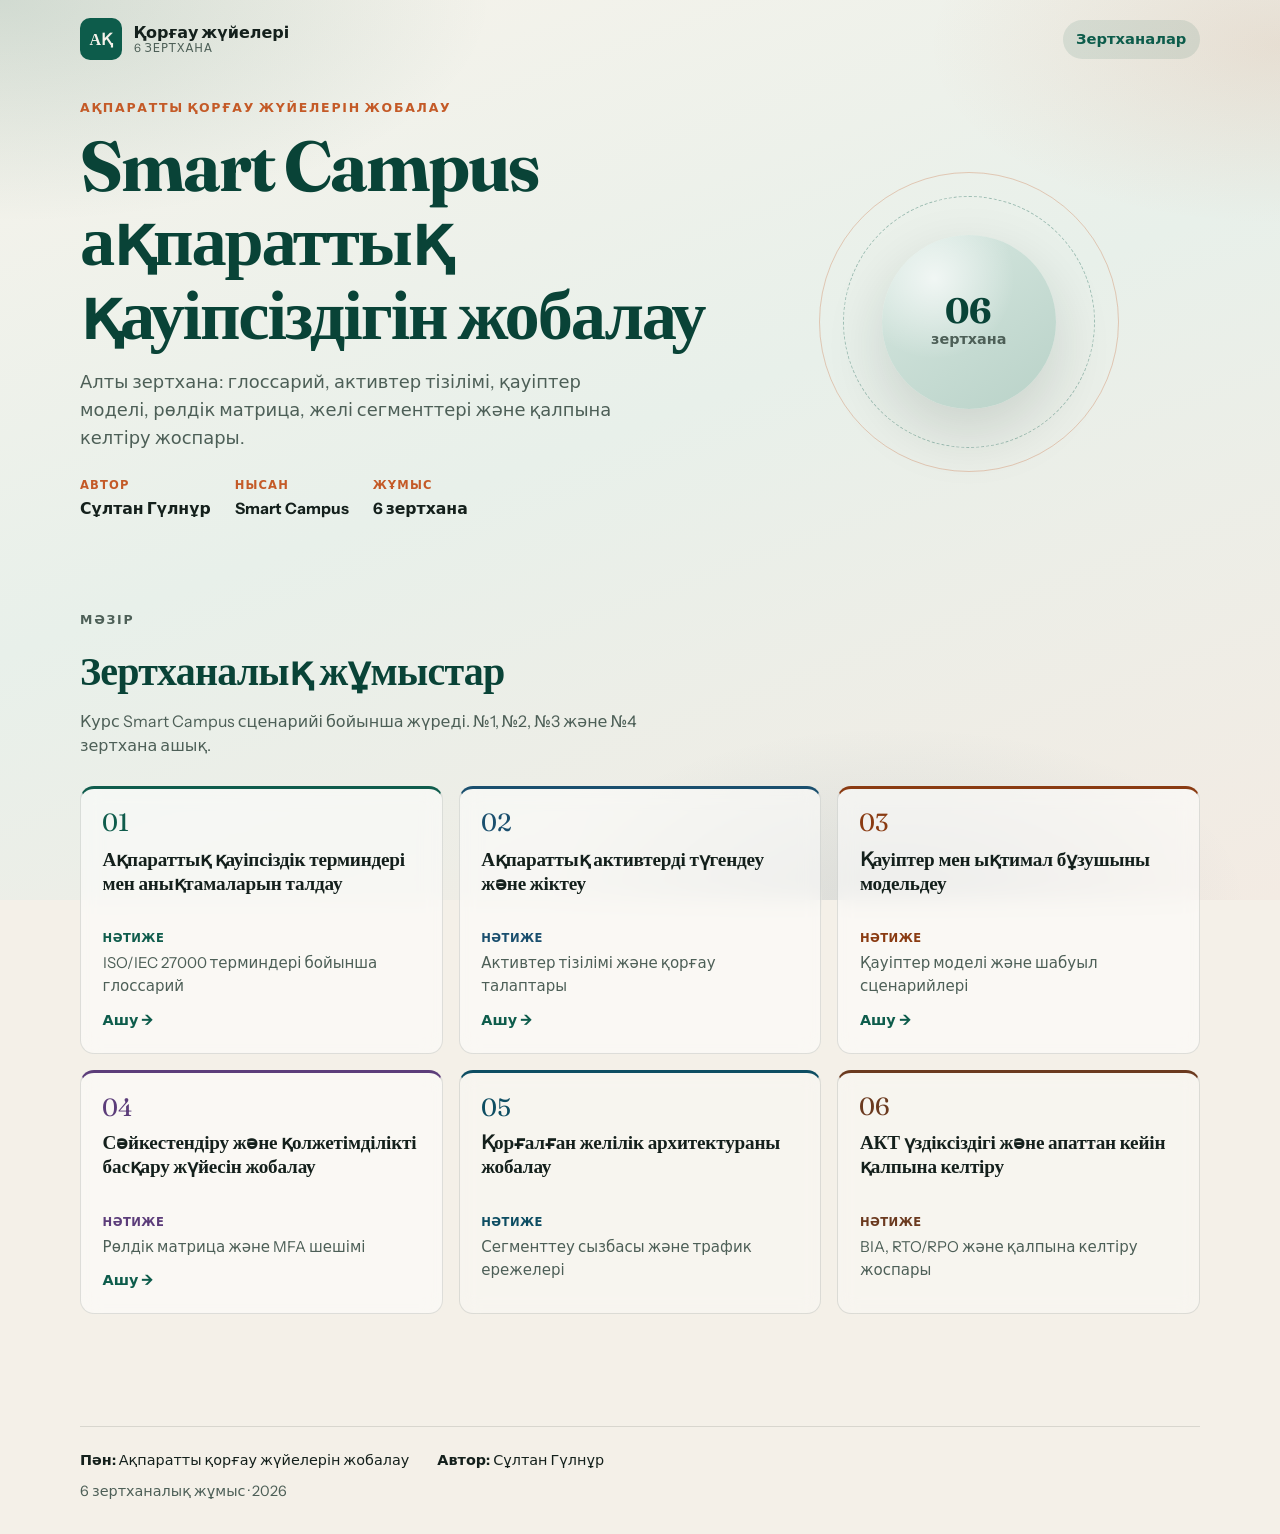
==== commit f9d2c3e0: "Add the lab 4 role and access-control model for Smart Campus. Co-authored-by: Cursor <cursoragent@cu" ====
--- a/index.html
+++ b/index.html
@@ -40,6 +40,12 @@
       <a data-nav="l3-actors" data-lab="3" href="#lab/3/actors" hidden>Бұзушы</a>
       <a data-nav="l3-registry" data-lab="3" href="#lab/3/registry" hidden>Тізілім</a>
       <a data-nav="l3-quiz" data-lab="3" class="nav-cta" href="#lab/3/quiz" hidden>Сұрақтар</a>
+      <a data-nav="l4-home" data-lab="4" href="#lab/4" hidden>Басты</a>
+      <a data-nav="l4-roles" data-lab="4" href="#lab/4/roles" hidden>Рөлдер</a>
+      <a data-nav="l4-matrix" data-lab="4" href="#lab/4/matrix" hidden>Матрица</a>
+      <a data-nav="l4-lifecycle" data-lab="4" href="#lab/4/lifecycle" hidden>Цикл</a>
+      <a data-nav="l4-tests" data-lab="4" href="#lab/4/tests" hidden>Тест</a>
+      <a data-nav="l4-quiz" data-lab="4" class="nav-cta" href="#lab/4/quiz" hidden>Сұрақтар</a>
     </nav>
   </header>
 
@@ -56,6 +62,7 @@
   <script src="js/data.js"></script>
   <script src="js/lab2.js"></script>
   <script src="js/lab3.js"></script>
+  <script src="js/lab4.js"></script>
   <script src="js/app.js"></script>
 </body>
 </html>
--- a/css/style.css
+++ b/css/style.css
@@ -1572,6 +1572,24 @@
   text-align: center;
 }
 
+.cia-input {
+  width: 2.6rem;
+  height: 1.75rem;
+  border: 1px solid rgba(20, 32, 28, 0.18);
+  border-radius: 8px;
+  background: #fff;
+  color: inherit;
+  font: inherit;
+  font-weight: 700;
+  text-align: center;
+  cursor: pointer;
+}
+
+.cia-input:focus {
+  outline: 2px solid var(--teal);
+  outline-offset: 1px;
+}
+
 .cat {
   display: inline-block;
   padding: 0.2rem 0.5rem;
@@ -1669,6 +1687,13 @@
 }
 
 .d-edge.d-use { marker-end: url(#dep-arrow-use); }
+
+.d-hit {
+  fill: none;
+  stroke: transparent;
+  stroke-width: 16;
+  pointer-events: stroke;
+}
 
 .d-edge.is-on { stroke: var(--teal-2); stroke-width: 2.6; }
 .d-edge.d-use {
@@ -1814,6 +1839,21 @@
 .lab3 .stat-stack div { border-left-color: #8a3b12; }
 .lab3 .stat-stack strong { color: #8a3b12; }
 .lab3 .report-nav a:hover { border-color: #8a3b12; color: #8a3b12; }
+
+.lab4 .stat-stack div { border-left-color: #5c3d7a; }
+.lab4 .stat-stack strong { color: #5c3d7a; }
+.lab4 .report-nav a:hover { border-color: #5c3d7a; color: #5c3d7a; }
+
+.access-matrix td:nth-child(2),
+.access-matrix th:nth-child(2) { text-align: left; font-weight: 600; }
+.access-matrix td:last-child,
+.access-matrix th:last-child { text-align: left; font-weight: 500; min-width: 16rem; }
+.perm-yes { color: #0d5c4b; font-weight: 700; }
+.perm-no { color: #b7ab9e; }
+.test-yes { color: #0d5c4b; font-weight: 700; }
+.test-no { color: #8a3b12; font-weight: 700; }
+.lab4 .d-edge { marker-end: url(#lab4-arrow); }
+.lab4 .d-node { cursor: default; }
 
 .limit-note {
   margin: 0.2rem 0 1rem;
@@ -1904,13 +1944,24 @@
   stroke-dasharray: 5 4;
 }
 .dfd-node[data-kind="store"] rect { fill: #f3e6d8; stroke: #8a3b12; }
-.dfd-title { font-size: 15px; font-weight: 650; fill: #2a2420; text-anchor: middle; }
+.dfd-title { font-size: 13px; font-weight: 650; fill: #2a2420; text-anchor: middle; }
 .dfd-sub { font-size: 12px; fill: #6d645b; text-anchor: middle; }
 .store-bar { stroke: #8a3b12; stroke-width: 1.6; }
 .dfd-flow { cursor: pointer; }
 .dfd-hit { fill: none; stroke: transparent; stroke-width: 14; }
 .dfd-line { fill: none; stroke: #8a3b12; stroke-width: 2.1; }
 .dfd-tag { font-size: 12px; font-weight: 700; fill: #8a3b12; text-anchor: middle; }
+.dfd-mark { pointer-events: none; }
+.dfd-mark rect { fill: #fff; stroke: #8a3b12; stroke-width: 1; }
+.dfd-mark text {
+  font-family: "Instrument Sans", sans-serif;
+  font-size: 11px;
+  font-weight: 700;
+  fill: #8a3b12;
+  dominant-baseline: middle;
+}
+.dep-svg.is-active .dfd-mark.is-dim { opacity: 0.28; }
+.dfd-mark.is-on rect { stroke-width: 1.8; }
 .dfd-svg.is-active .dfd-line:not(.is-on) { opacity: 0.16; }
 .dfd-svg.is-active .dfd-node:not(.is-on) { opacity: 0.35; }
 .dfd-node.is-on rect { stroke-width: 2.6; }
@@ -1961,7 +2012,23 @@
 .threat-table th:nth-child(5),
 .threat-table td:nth-child(5) {
   text-align: center;
-  width: 6.5rem;
+  width: 8.5rem;
+}
+
+.score-cell {
+  white-space: nowrap;
+}
+
+.score-times {
+  margin: 0 0.15rem;
+  font-weight: 700;
+}
+
+.score-product {
+  display: block;
+  margin-top: 0.2rem;
+  font-size: 0.95rem;
+  font-weight: 700;
 }
 .threat-row { cursor: pointer; }
 .threat-row:hover,
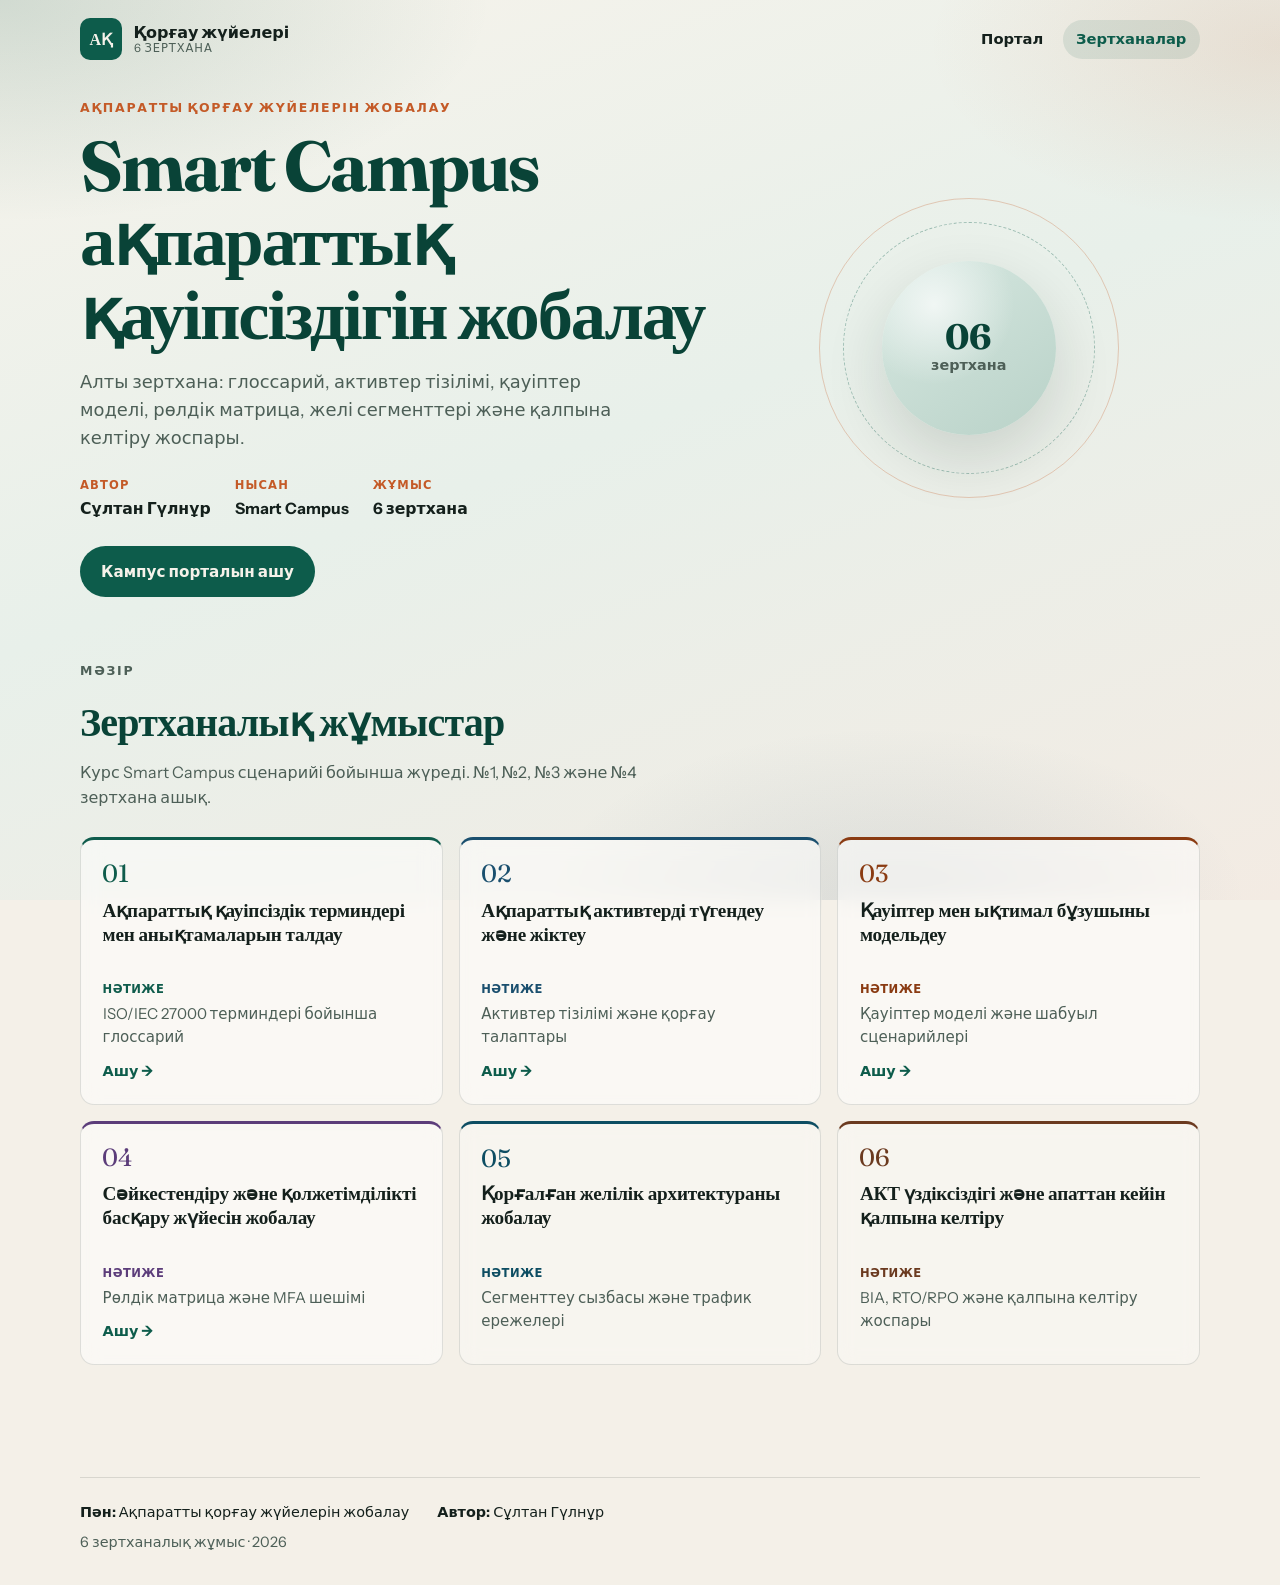
==== commit f33abb17: "Add the Smart Campus portal and link it from the labs. Co-authored-by: Cursor <cursoragent@cursor.co" ====
--- a/index.html
+++ b/index.html
@@ -23,6 +23,7 @@
       </span>
     </a>
     <nav class="nav" id="site-nav">
+      <a href="campus.html">Портал</a>
       <a data-nav="labs" href="#labs">Зертханалар</a>
       <a data-nav="home" data-lab="1" href="#home" hidden>Басты</a>
       <a data-nav="standards" data-lab="1" href="#standards-list" hidden>Стандарттар</a>
--- a/css/style.css
+++ b/css/style.css
@@ -1840,6 +1840,16 @@
 .lab3 .stat-stack strong { color: #8a3b12; }
 .lab3 .report-nav a:hover { border-color: #8a3b12; color: #8a3b12; }
 
+.lab4 .chip.is-on {
+  background: #5c3d7a;
+  border-color: #5c3d7a;
+  color: #f6f2ea;
+}
+.role-note {
+  margin: 0 0 0.85rem;
+  color: var(--muted);
+  max-width: 46rem;
+}
 .lab4 .stat-stack div { border-left-color: #5c3d7a; }
 .lab4 .stat-stack strong { color: #5c3d7a; }
 .lab4 .report-nav a:hover { border-color: #5c3d7a; color: #5c3d7a; }
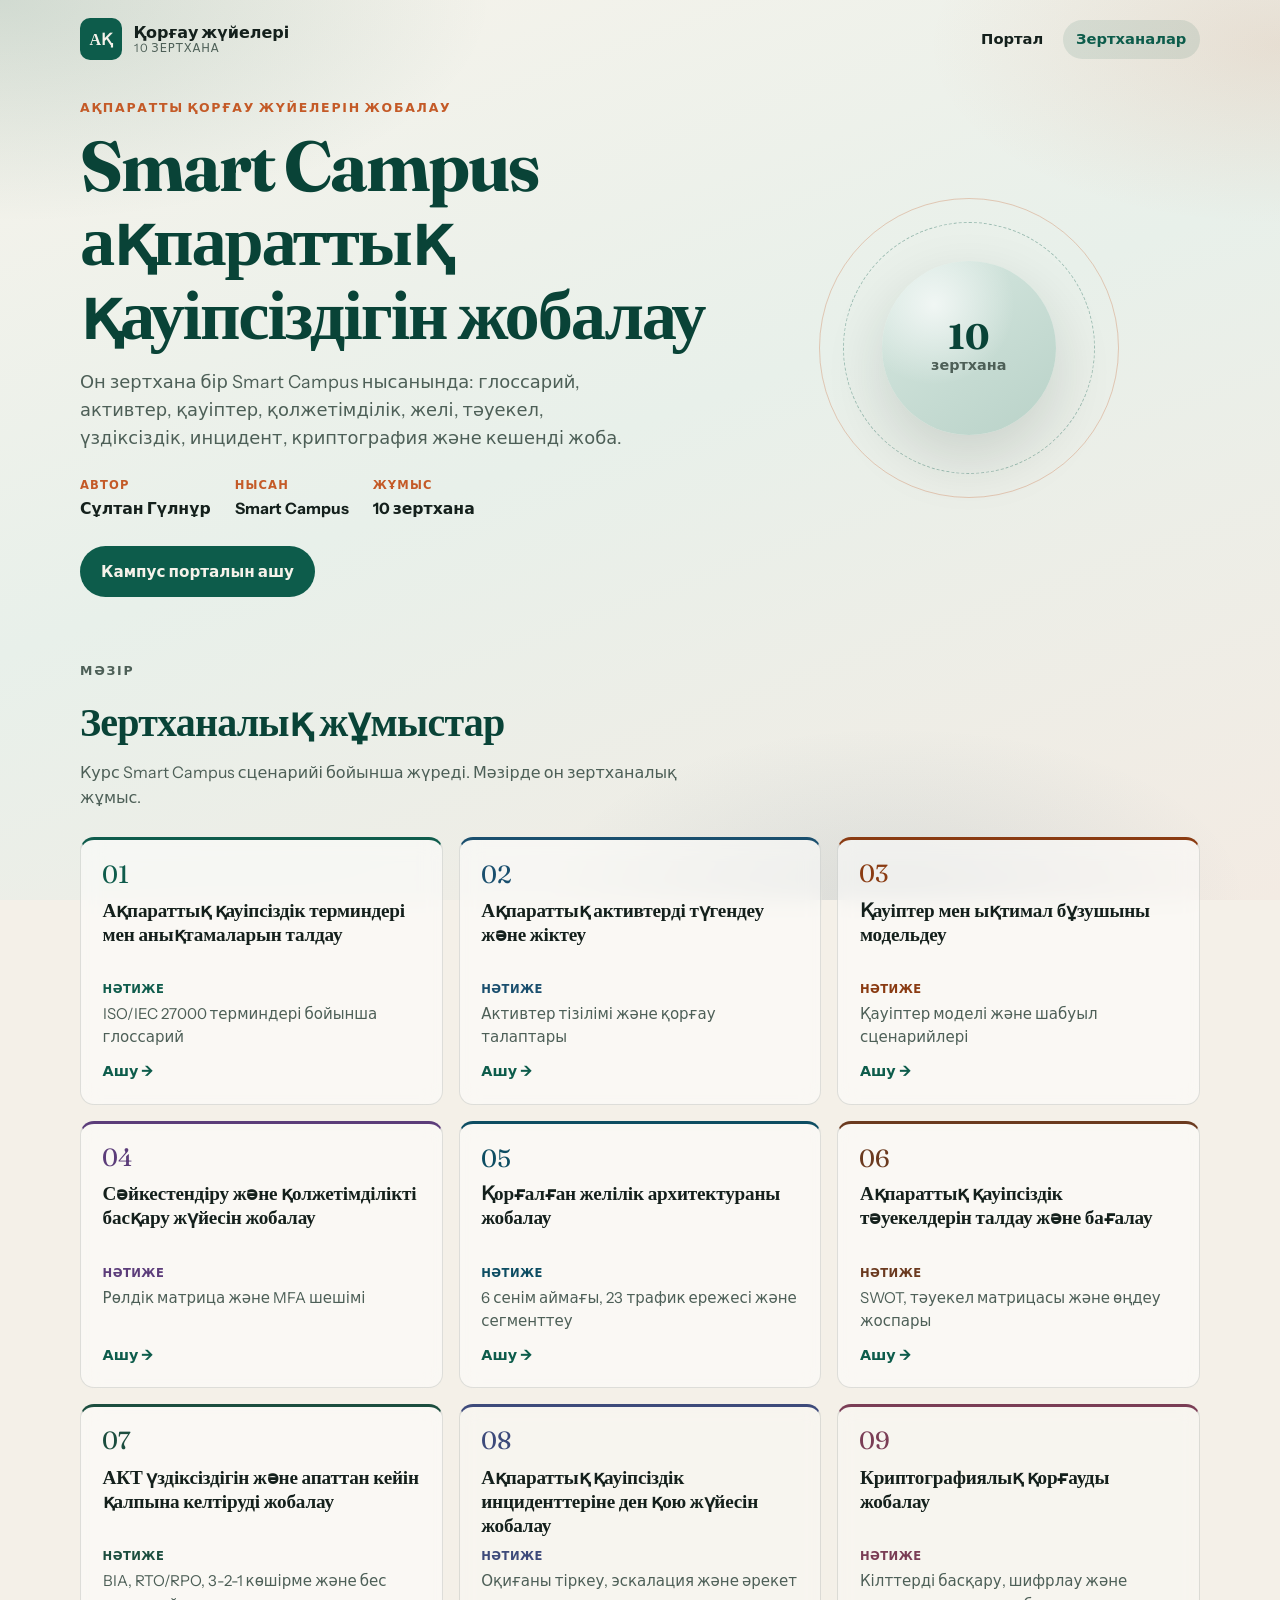
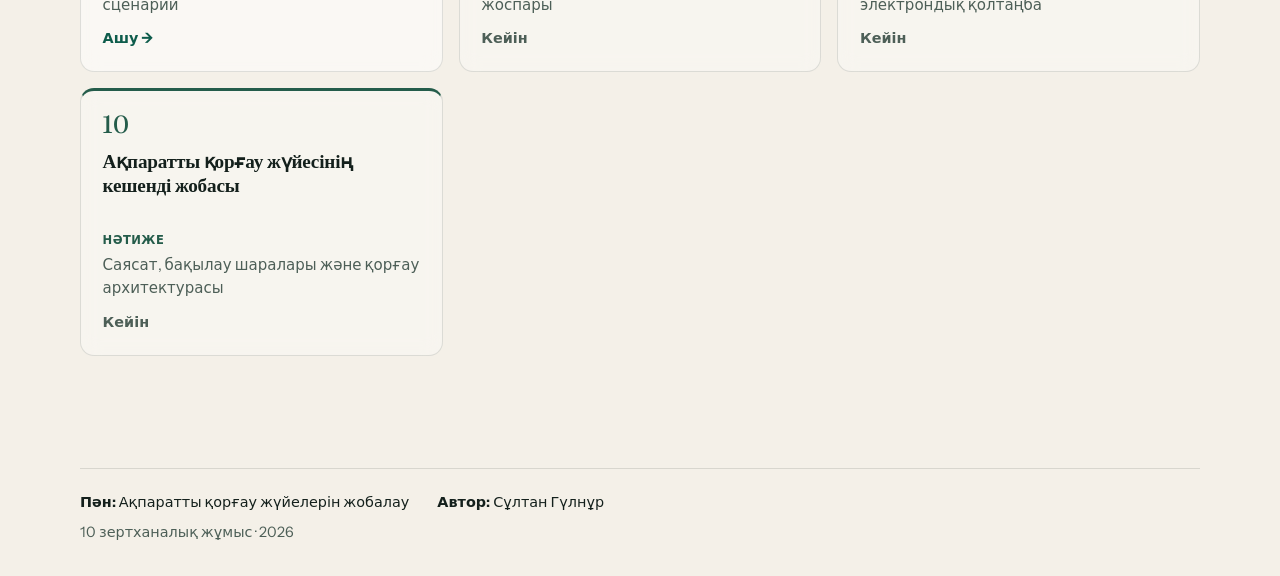
==== commit 8928b9dd: "Add labs 5–7 for network design, risk scoring, and recovery planning. Co-authored-by: Cursor <cursor" ====
--- a/index.html
+++ b/index.html
@@ -5,7 +5,7 @@
   <meta name="viewport" content="width=device-width, initial-scale=1.0">
   <title>Ақпаратты қорғау жүйелерін жобалау — зертханалар</title>
   <meta name="author" content="Сұлтан Гүлнұр">
-  <meta name="description" content="Smart Campus бойынша алты зертханалық жұмыс. Автор: Сұлтан Гүлнұр">
+  <meta name="description" content="Smart Campus бойынша он зертханалық жұмыс. Автор: Сұлтан Гүлнұр">
   <link rel="preconnect" href="https://fonts.googleapis.com">
   <link rel="preconnect" href="https://fonts.gstatic.com" crossorigin>
   <link href="https://fonts.googleapis.com/css2?family=Instrument+Sans:wght@400;500;600;700&family=Fraunces:opsz,wght@9..144,500;9..144,700&display=swap" rel="stylesheet">
@@ -19,7 +19,7 @@
       <span class="logo-mark">АҚ</span>
       <span class="logo-text">
         <strong>Қорғау жүйелері</strong>
-        <small id="logo-sub">6 зертхана</small>
+        <small id="logo-sub">10 зертхана</small>
       </span>
     </a>
     <nav class="nav" id="site-nav">
@@ -47,6 +47,22 @@
       <a data-nav="l4-lifecycle" data-lab="4" href="#lab/4/lifecycle" hidden>Цикл</a>
       <a data-nav="l4-tests" data-lab="4" href="#lab/4/tests" hidden>Тест</a>
       <a data-nav="l4-quiz" data-lab="4" class="nav-cta" href="#lab/4/quiz" hidden>Сұрақтар</a>
+      <a data-nav="l5-home" data-lab="5" href="#lab/5" hidden>Басты</a>
+      <a data-nav="l5-zones" data-lab="5" href="#lab/5/zones" hidden>Аймақтар</a>
+      <a data-nav="l5-traffic" data-lab="5" href="#lab/5/traffic" hidden>Ережелер</a>
+      <a data-nav="l5-defense" data-lab="5" href="#lab/5/defense" hidden>Қорғаныс</a>
+      <a data-nav="l5-quiz" data-lab="5" class="nav-cta" href="#lab/5/quiz" hidden>Сұрақтар</a>
+      <a data-nav="l6-home" data-lab="6" href="#lab/6" hidden>Басты</a>
+      <a data-nav="l6-swot" data-lab="6" href="#lab/6/swot" hidden>SWOT</a>
+      <a data-nav="l6-risks" data-lab="6" href="#lab/6/risks" hidden>Тәуекел</a>
+      <a data-nav="l6-plan" data-lab="6" href="#lab/6/plan" hidden>Жоспар</a>
+      <a data-nav="l6-quiz" data-lab="6" class="nav-cta" href="#lab/6/quiz" hidden>Сұрақтар</a>
+      <a data-nav="l7-home" data-lab="7" href="#lab/7" hidden>Басты</a>
+      <a data-nav="l7-bia" data-lab="7" href="#lab/7/bia" hidden>BIA</a>
+      <a data-nav="l7-backup" data-lab="7" href="#lab/7/backup" hidden>Көшірме</a>
+      <a data-nav="l7-scenarios" data-lab="7" href="#lab/7/scenarios" hidden>Сценарий</a>
+      <a data-nav="l7-exercise" data-lab="7" href="#lab/7/exercise" hidden>Жаттығу</a>
+      <a data-nav="l7-quiz" data-lab="7" class="nav-cta" href="#lab/7/quiz" hidden>Сұрақтар</a>
     </nav>
   </header>
 
@@ -57,13 +73,16 @@
       <p><strong>Пән:</strong> <span id="footer-subject"></span></p>
       <p><strong>Автор:</strong> <span id="footer-author"></span></p>
     </div>
-    <p class="footer-note"><span id="footer-note">6 зертханалық жұмыс</span> · <span id="year"></span></p>
+    <p class="footer-note"><span id="footer-note">10 зертханалық жұмыс</span> · <span id="year"></span></p>
   </footer>
 
   <script src="js/data.js"></script>
   <script src="js/lab2.js"></script>
   <script src="js/lab3.js"></script>
   <script src="js/lab4.js"></script>
+  <script src="js/lab5.js"></script>
+  <script src="js/lab6.js"></script>
+  <script src="js/lab7.js"></script>
   <script src="js/app.js"></script>
 </body>
 </html>
--- a/css/style.css
+++ b/css/style.css
@@ -1854,6 +1854,245 @@
 .lab4 .stat-stack strong { color: #5c3d7a; }
 .lab4 .report-nav a:hover { border-color: #5c3d7a; color: #5c3d7a; }
 
+.lab5 section[id] { scroll-margin-top: 1rem; }
+.lab5 .stat-stack div { border-left-color: #0d4d62; }
+.lab5 .stat-stack strong { color: #0d4d62; }
+.lab5 .report-nav a:hover { border-color: #0d4d62; color: #0d4d62; }
+.lab5 .chip.is-on {
+  background: #0d4d62;
+  border-color: #0d4d62;
+  color: #f6f2ea;
+}
+.lab5 .d-edge { marker-end: url(#lab5-arrow); }
+.lab5 .d-mgmt { stroke: #5c3d7a; stroke-dasharray: 5 4; marker-end: url(#lab5-mgmt); }
+.lab5 .d-mgmt.is-on { stroke: #5c3d7a; stroke-width: 2.6; }
+.lab5 .process-grid { margin-top: 1rem; }
+.lab5 .process-card .cat { align-self: flex-start; margin-bottom: 0.65rem; }
+.lab5 .lab5-rules th,
+.lab5 .lab5-rules td { text-align: left; font-weight: 500; }
+.lab5 .lab5-rules td:nth-child(2),
+.lab5 .lab5-rules th:nth-child(2) { font-weight: 700; white-space: nowrap; }
+
+.lab6 section[id] { scroll-margin-top: 1rem; }
+.lab6 .stat-stack div { border-left-color: #6b3a1f; }
+.lab6 .stat-stack strong { color: #6b3a1f; }
+.lab6 .report-nav a:hover { border-color: #6b3a1f; color: #6b3a1f; }
+.lab6 .chip.is-on {
+  background: #6b3a1f;
+  border-color: #6b3a1f;
+  color: #f6f2ea;
+}
+.lab6 .process-grid { margin-top: 1rem; }
+.swot-grid,
+.scope-grid {
+  display: grid;
+  grid-template-columns: 1fr 1fr;
+  gap: 0.8rem;
+}
+.swot-card {
+  padding: 1rem 1.05rem 1.1rem;
+  border-radius: var(--radius);
+  background: rgba(255, 255, 255, 0.55);
+  border: 1px solid var(--line);
+}
+.swot-card header {
+  display: flex;
+  align-items: baseline;
+  gap: 0.6rem;
+  margin-bottom: 0.45rem;
+}
+.swot-card header span {
+  font-weight: 700;
+  letter-spacing: 0.04em;
+}
+.swot-card h3 { margin: 0; }
+.swot-card ul { margin: 0; padding-left: 1.15rem; }
+.swot-card li { margin: 0.35rem 0; }
+.swot-s { border-top: 4px solid #0d5c4b; }
+.swot-w { border-top: 4px solid #8a3b12; }
+.swot-o { border-top: 4px solid #1a4f6e; }
+.swot-t { border-top: 4px solid #6b3a1f; }
+.risk-matrix {
+  display: grid;
+  grid-template-columns: auto repeat(3, minmax(0, 1fr));
+  gap: 0.45rem;
+  max-width: 42rem;
+  margin-bottom: 1rem;
+}
+.risk-axis {
+  display: flex;
+  align-items: end;
+  font-size: 0.78rem;
+  font-weight: 700;
+  letter-spacing: 0.03em;
+  text-transform: uppercase;
+  color: var(--muted);
+  padding: 0 0.2rem 0.35rem;
+}
+.risk-cell {
+  min-height: 4.2rem;
+  border-radius: 12px;
+  border: 1px solid var(--line);
+  font: inherit;
+  cursor: pointer;
+  text-align: left;
+  padding: 0.55rem 0.7rem;
+  display: flex;
+  flex-direction: column;
+  gap: 0.2rem;
+}
+.risk-cell strong { font-size: 0.95rem; }
+.risk-cell span { color: var(--muted); font-size: 0.82rem; }
+.risk-cell.is-on { outline: 2px solid #6b3a1f; }
+.risk-low { background: #e7f3ef; }
+.risk-medium { background: #f6f0e4; }
+.risk-high { background: #f8e8e6; }
+.r-high { color: #8a3b12; font-weight: 700; }
+.r-medium { color: #8a5a12; font-weight: 700; }
+.r-low { color: #0d5c4b; font-weight: 700; }
+.r-pill { background: transparent; }
+.lab6-risks th,
+.lab6-risks td,
+.lab6-plan th,
+.lab6-plan td { text-align: left; font-weight: 500; }
+.lab7 section[id] { scroll-margin-top: 1rem; }
+.lab7 .stat-stack div { border-left-color: #1b4d3e; }
+.lab7 .stat-stack strong { color: #1b4d3e; }
+.lab7 .report-nav { grid-template-columns: repeat(4, minmax(0, 1fr)); }
+.lab7 .report-nav a:hover { border-color: #1b4d3e; color: #1b4d3e; }
+.lab7 .chip.is-on {
+  background: #1b4d3e;
+  border-color: #1b4d3e;
+  color: #f6f2ea;
+}
+.lab7-bia th,
+.lab7-bia td,
+.lab7-backup th,
+.lab7-backup td,
+.lab7-contacts th,
+.lab7-contacts td,
+.lab7-recovery th,
+.lab7-recovery td,
+.lab7-metrics th,
+.lab7-metrics td,
+.lab7-impact th,
+.lab7-impact td { text-align: left; font-weight: 500; vertical-align: top; }
+.lab7-bia th span {
+  display: block;
+  margin-top: 0.2rem;
+  font-weight: 500;
+  color: var(--muted);
+}
+.lab7 [data-h].is-hot { background: #e7f3ef; }
+.lab7 [data-h].is-dim { opacity: 0.38; }
+.bia-list,
+.scenario-list { display: grid; gap: 0.9rem; }
+.bia-card,
+.scenario-card {
+  padding: 1rem 1.05rem 1.1rem;
+  border-radius: var(--radius);
+  background: rgba(255, 255, 255, 0.55);
+  border: 1px solid var(--line);
+  border-top: 4px solid #1b4d3e;
+}
+.bia-card header,
+.scenario-card header {
+  display: flex;
+  justify-content: space-between;
+  gap: 0.75rem;
+  align-items: flex-start;
+  margin-bottom: 0.65rem;
+}
+.bia-card header h3,
+.scenario-card header h3 { margin: 0; }
+.bia-card .table-wrap { margin-bottom: 0.75rem; }
+.scenario-card ol,
+.swot-card ol { margin: 0.35rem 0 0.8rem; padding-left: 1.2rem; }
+.scenario-card li,
+.swot-card ol li { margin: 0.35rem 0; }
+.backup-scheme {
+  display: grid;
+  grid-template-columns: repeat(3, minmax(0, 1fr));
+  gap: 0.75rem;
+  margin: 0;
+  padding: 0;
+  list-style: none;
+}
+.backup-scheme li {
+  display: flex;
+  flex-direction: column;
+  gap: 0.35rem;
+  min-height: 100%;
+  padding: 1rem 1rem 1.1rem;
+  border-radius: var(--radius);
+  background: rgba(255, 255, 255, 0.7);
+  border: 1px solid var(--line);
+  border-top: 4px solid #1b4d3e;
+}
+.backup-scheme em {
+  font-style: normal;
+  font-size: 0.75rem;
+  font-weight: 700;
+  letter-spacing: 0.04em;
+  text-transform: uppercase;
+  color: #1b4d3e;
+}
+.backup-scheme strong { font-size: 1.05rem; }
+.backup-scheme span { color: var(--ink); }
+
+.lab6-risks th:nth-child(4),
+.lab6-risks th:nth-child(5),
+.lab6-risks th:nth-child(6),
+.score-cell { text-align: center; white-space: nowrap; }
+.score-step {
+  display: inline-flex;
+  align-items: center;
+  gap: 0.2rem;
+}
+.score-step button {
+  width: 1.75rem;
+  height: 1.75rem;
+  border-radius: 8px;
+  border: 1px solid var(--line);
+  background: #fff;
+  color: var(--ink);
+  font: inherit;
+  font-size: 1.05rem;
+  font-weight: 700;
+  line-height: 1;
+  cursor: pointer;
+}
+.score-step button:disabled { opacity: 0.35; cursor: default; }
+.score-step strong {
+  min-width: 1.35rem;
+  font-size: 1.2rem;
+  text-align: center;
+}
+.risk-detail header {
+  display: flex;
+  justify-content: space-between;
+  gap: 0.75rem;
+  align-items: flex-start;
+  margin-bottom: 0.45rem;
+}
+.risk-detail header h3 { margin: 0; }
+.rule-allow { color: #0d5c4b; font-weight: 700; }
+.rule-deny { color: #8a3b12; font-weight: 700; }
+.dep-panel .meta {
+  display: flex;
+  gap: 0.7rem;
+  margin-top: 0.85rem;
+  color: var(--muted);
+  font-size: 0.92rem;
+}
+.dep-panel .meta span {
+  color: var(--clay);
+  font-weight: 700;
+  letter-spacing: 0.04em;
+  text-transform: uppercase;
+  font-size: 0.72rem;
+}
+
 .access-matrix td:nth-child(2),
 .access-matrix th:nth-child(2) { text-align: left; font-weight: 600; }
 .access-matrix td:last-child,
@@ -2116,6 +2355,9 @@
   .cia-grid,
   .cat-grid,
   .protect-grid,
+  .swot-grid,
+  .scope-grid,
+  .backup-scheme,
   .detail-grid,
   .stride-grid,
   .actor-grid,
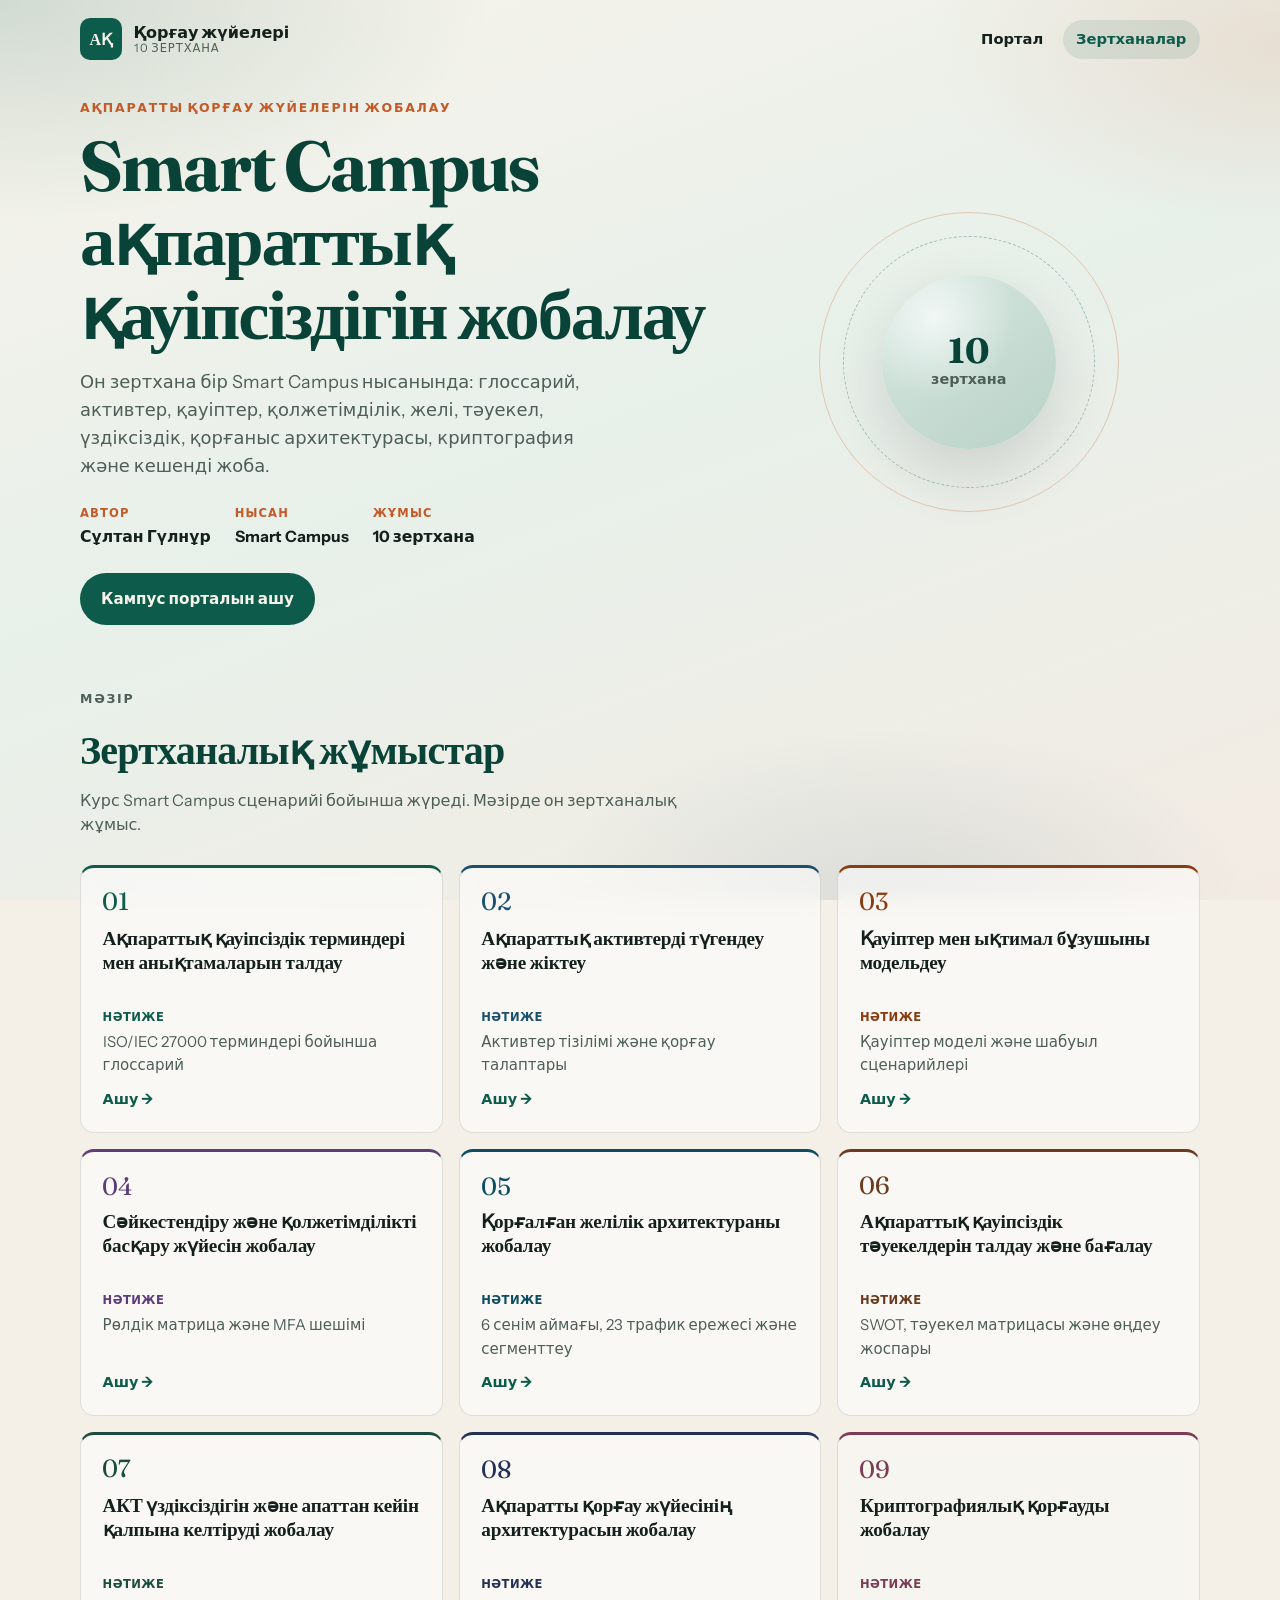
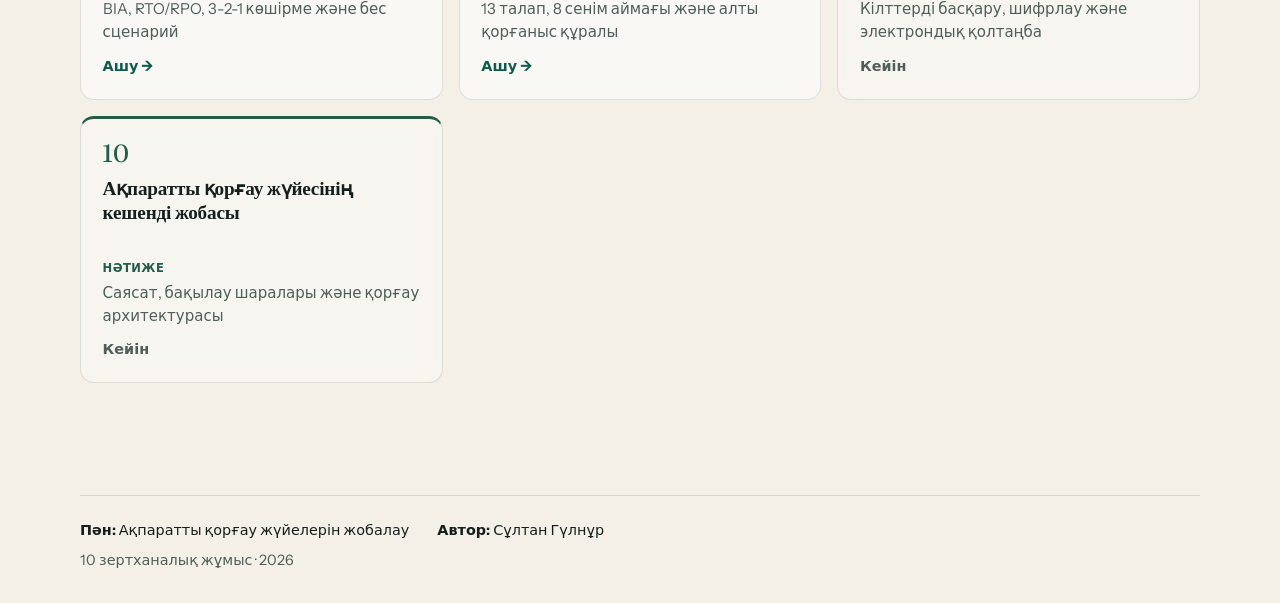
==== commit e145fed5: "Add lab 8 defense architecture for Smart Campus. Co-authored-by: Cursor <cursoragent@cursor.com>" ====
--- a/index.html
+++ b/index.html
@@ -63,6 +63,13 @@
       <a data-nav="l7-scenarios" data-lab="7" href="#lab/7/scenarios" hidden>Сценарий</a>
       <a data-nav="l7-exercise" data-lab="7" href="#lab/7/exercise" hidden>Жаттығу</a>
       <a data-nav="l7-quiz" data-lab="7" class="nav-cta" href="#lab/7/quiz" hidden>Сұрақтар</a>
+      <a data-nav="l8-home" data-lab="8" href="#lab/8" hidden>Басты</a>
+      <a data-nav="l8-object" data-lab="8" href="#lab/8/object" hidden>Нысан</a>
+      <a data-nav="l8-requirements" data-lab="8" href="#lab/8/requirements" hidden>Талап</a>
+      <a data-nav="l8-zones" data-lab="8" href="#lab/8/zones" hidden>Сызба</a>
+      <a data-nav="l8-tools" data-lab="8" href="#lab/8/tools" hidden>Құрал</a>
+      <a data-nav="l8-residual" data-lab="8" href="#lab/8/residual" hidden>Қалдық</a>
+      <a data-nav="l8-quiz" data-lab="8" class="nav-cta" href="#lab/8/quiz" hidden>Сұрақтар</a>
     </nav>
   </header>
 
@@ -83,6 +90,7 @@
   <script src="js/lab5.js"></script>
   <script src="js/lab6.js"></script>
   <script src="js/lab7.js"></script>
+  <script src="js/lab8.js"></script>
   <script src="js/app.js"></script>
 </body>
 </html>
--- a/css/style.css
+++ b/css/style.css
@@ -2040,6 +2040,80 @@
 .backup-scheme strong { font-size: 1.05rem; }
 .backup-scheme span { color: var(--ink); }
 
+.lab8 section[id] { scroll-margin-top: 1rem; }
+.lab8 .stat-stack div { border-left-color: #243056; }
+.lab8 .stat-stack strong { color: #243056; }
+.lab8 .report-nav { grid-template-columns: repeat(4, minmax(0, 1fr)); }
+.lab8 .report-nav a:hover { border-color: #243056; color: #243056; }
+.lab8 .chip.is-on {
+  background: #243056;
+  border-color: #243056;
+  color: #f6f2ea;
+}
+.lab8 .process-grid { margin-top: 0.4rem; }
+.lab8-users th,
+.lab8-users td,
+.lab8-principle th,
+.lab8-principle td,
+.lab8-req th,
+.lab8-req td,
+.lab8-flow th,
+.lab8-flow td,
+.lab8-layer th,
+.lab8-layer td,
+.lab8-tech th,
+.lab8-tech td,
+.lab8-tool th,
+.lab8-tool td,
+.lab8-left th,
+.lab8-left td { text-align: left; font-weight: 500; vertical-align: top; }
+.req-f { color: #243056; font-weight: 700; }
+.req-n { color: #5c3d7a; font-weight: 700; }
+.lab8 .arch-svg { min-width: 880px; }
+.lab8 .arch-node { cursor: pointer; }
+.lab8 .arch-node text {
+  text-anchor: middle;
+  dominant-baseline: middle;
+  font-family: "Instrument Sans", sans-serif;
+  pointer-events: none;
+}
+.lab8 .arch-title { font-size: 14px; font-weight: 700; fill: #2a2420; }
+.lab8 .arch-sub { font-size: 11px; font-weight: 600; fill: #5c564e; }
+.lab8 .arch-node rect { stroke-width: 1.6; }
+.lab8 .arch-svg.is-active .arch-node.is-on rect { stroke-width: 2.8; }
+.lab8 .arch-svg.is-active .arch-node.is-dim { opacity: 0.28; }
+.lab8 .arch-edge { fill: none; stroke-linecap: round; stroke-linejoin: round; }
+.lab8 .arch-allow { stroke: #243056; stroke-width: 1.8; marker-end: url(#lab8-arrow); }
+.lab8 .arch-mgmt { stroke: #5c3d7a; stroke-width: 1.7; stroke-dasharray: 5 4; marker-end: url(#lab8-mgmt); }
+.lab8 .arch-log { stroke: #1a4f6e; stroke-width: 1.6; marker-end: url(#lab8-log); }
+.lab8 .arch-deny { stroke: #8a3b12; stroke-width: 1.7; stroke-dasharray: 4 4; }
+.lab8 .arch-svg.is-active .arch-edge:not(.is-on),
+.lab8 .arch-svg.is-active .arch-tag:not(.is-on) { opacity: 0.14; }
+.lab8 .arch-tag { pointer-events: none; }
+.lab8 .arch-tag rect { fill: #fffdf9; stroke: #d9d1c7; }
+.lab8 .arch-tag text {
+  font-family: "Instrument Sans", sans-serif;
+  font-size: 11px;
+  font-weight: 700;
+  fill: #243056;
+  text-anchor: middle;
+  dominant-baseline: middle;
+}
+.lab8 .arch-tag.is-deny text { fill: #8a3b12; }
+.lab8 .arch-tag.is-deny rect { stroke: #e3c2b4; }
+.arch-key {
+  width: 1.15rem;
+  height: 0;
+  border-top: 2px solid #243056;
+  display: inline-block;
+}
+.arch-key-mgmt { border-top: 2px dashed #5c3d7a; }
+.arch-key-log { border-top-color: #1a4f6e; }
+.arch-key-deny { border-top: 2px dashed #8a3b12; }
+.lab8 .arch-tool { border-top-color: #243056; }
+.lab8 #arch-panel ul { margin: 0.7rem 0 0; padding-left: 1.15rem; }
+.lab8 #arch-panel li { margin: 0.35rem 0; }
+
 .lab6-risks th:nth-child(4),
 .lab6-risks th:nth-child(5),
 .lab6-risks th:nth-child(6),
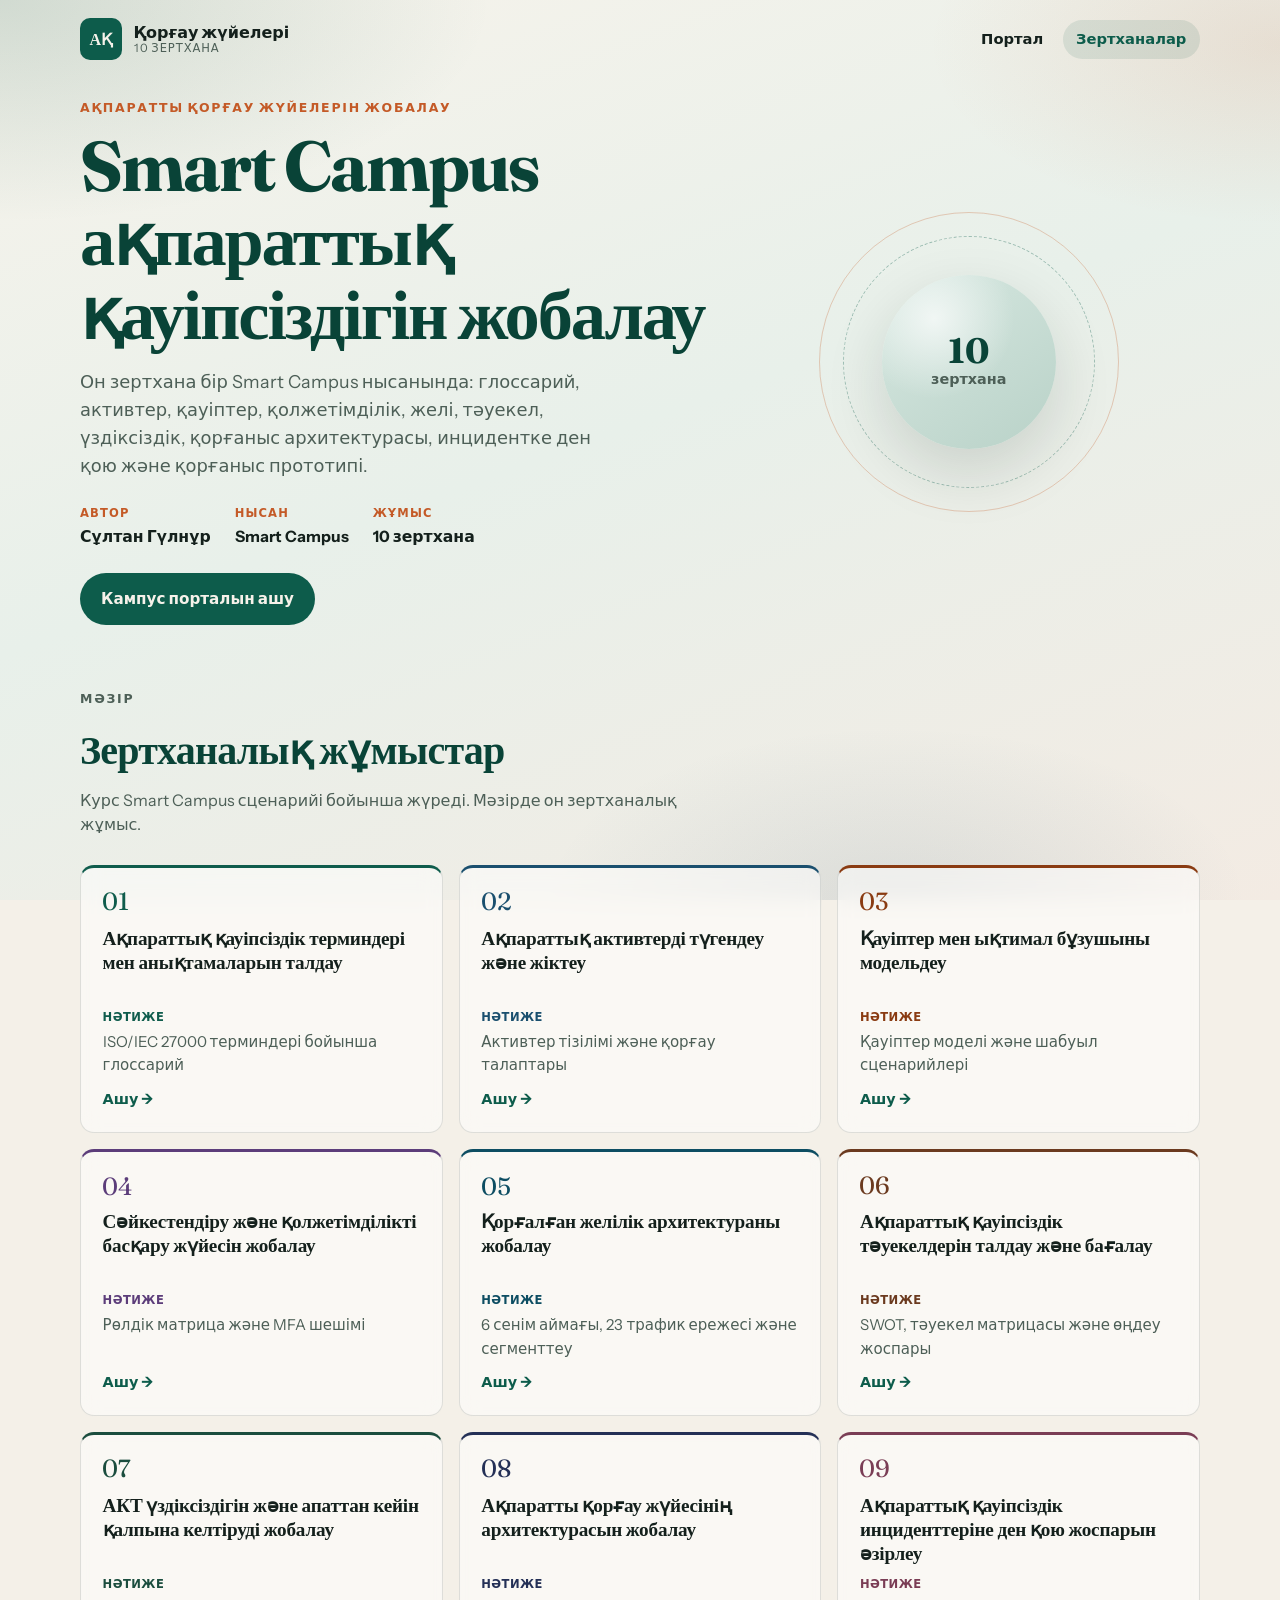
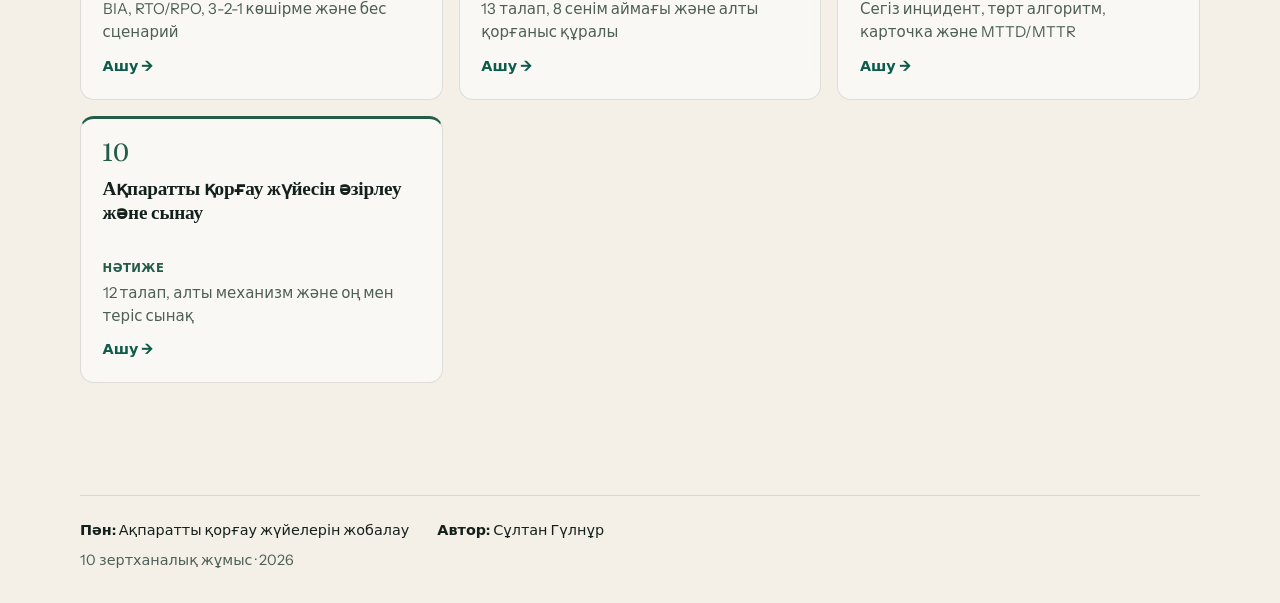
==== commit 3b3089a5: "Add labs 9–10 and the campus ACS and DBMS modules. Co-authored-by: Cursor <cursoragent@cursor.com>" ====
--- a/index.html
+++ b/index.html
@@ -70,6 +70,20 @@
       <a data-nav="l8-tools" data-lab="8" href="#lab/8/tools" hidden>Құрал</a>
       <a data-nav="l8-residual" data-lab="8" href="#lab/8/residual" hidden>Қалдық</a>
       <a data-nav="l8-quiz" data-lab="8" class="nav-cta" href="#lab/8/quiz" hidden>Сұрақтар</a>
+      <a data-nav="l9-home" data-lab="9" href="#lab/9" hidden>Басты</a>
+      <a data-nav="l9-concepts" data-lab="9" href="#lab/9/concepts" hidden>Ұғым</a>
+      <a data-nav="l9-registry" data-lab="9" href="#lab/9/registry" hidden>Тізілім</a>
+      <a data-nav="l9-playbooks" data-lab="9" href="#lab/9/playbooks" hidden>Сценарий</a>
+      <a data-nav="l9-roles" data-lab="9" href="#lab/9/roles" hidden>Байланыс</a>
+      <a data-nav="l9-card" data-lab="9" href="#lab/9/card" hidden>Карточка</a>
+      <a data-nav="l9-quiz" data-lab="9" class="nav-cta" href="#lab/9/quiz" hidden>Сұрақтар</a>
+      <a data-nav="l10-home" data-lab="10" href="#lab/10" hidden>Басты</a>
+      <a data-nav="l10-baseline" data-lab="10" href="#lab/10/baseline" hidden>Күй</a>
+      <a data-nav="l10-requirements" data-lab="10" href="#lab/10/requirements" hidden>Талап</a>
+      <a data-nav="l10-stand" data-lab="10" href="#lab/10/stand" hidden>Стенд</a>
+      <a data-nav="l10-tests" data-lab="10" href="#lab/10/tests" hidden>Сынақ</a>
+      <a data-nav="l10-findings" data-lab="10" href="#lab/10/findings" hidden>Олқылық</a>
+      <a data-nav="l10-quiz" data-lab="10" class="nav-cta" href="#lab/10/quiz" hidden>Сұрақтар</a>
     </nav>
   </header>
 
@@ -91,6 +105,8 @@
   <script src="js/lab6.js"></script>
   <script src="js/lab7.js"></script>
   <script src="js/lab8.js"></script>
+  <script src="js/lab9.js"></script>
+  <script src="js/lab10.js"></script>
   <script src="js/app.js"></script>
 </body>
 </html>
--- a/css/style.css
+++ b/css/style.css
@@ -2481,3 +2481,232 @@
 
   .hero-title { max-width: none; }
 }
+
+.lab9 section[id] { scroll-margin-top: 1rem; }
+.lab9 .stat-stack div { border-left-color: #7a3d55; }
+.lab9 .stat-stack strong { color: #7a3d55; }
+.lab9 .report-nav { grid-template-columns: repeat(4, minmax(0, 1fr)); }
+.lab9 .report-nav a:hover { border-color: #7a3d55; color: #7a3d55; }
+.lab9 .chip.is-on {
+  background: #7a3d55;
+  border-color: #7a3d55;
+  color: #f6f2ea;
+}
+.lab9 .process-card .cat {
+  align-self: flex-start;
+  margin-bottom: 0.65rem;
+  background: #7a3d55;
+  color: #fff;
+  text-transform: none;
+  letter-spacing: 0.02em;
+}
+.lab9 .scenario-card { border-top-color: #7a3d55; }
+.lab9 .playbook[hidden] { display: none !important; }
+.lab9-reg th,
+.lab9-reg td,
+.lab9-steps th,
+.lab9-steps td,
+.lab9-roles th,
+.lab9-roles td,
+.lab9-contact th,
+.lab9-contact td,
+.lab9-fields th,
+.lab9-fields td,
+.lab9-metric th,
+.lab9-metric td { text-align: left; font-weight: 500; vertical-align: top; }
+.lab9 .score-step { white-space: nowrap; }
+.lab9-reg td:nth-child(5),
+.lab9-reg td:nth-child(6),
+.lab9-reg th:nth-child(5),
+.lab9-reg th:nth-child(6),
+.lab9-metric td:nth-child(3),
+.lab9-metric td:nth-child(4),
+.lab9-metric th:nth-child(3),
+.lab9-metric th:nth-child(4) { text-align: center; }
+.sev {
+  display: inline-flex;
+  align-items: center;
+  padding: 0.15rem 0.55rem;
+  border-radius: 999px;
+  font-size: 0.78rem;
+  font-weight: 700;
+  white-space: nowrap;
+}
+.sev-critical { background: #f8e4e8; color: #7a3d55; }
+.sev-high { background: #f8efe6; color: #8a3b12; }
+.sev-mid { background: #f6f0e4; color: #8a5a12; }
+.sev-low { background: #e7f3ef; color: #1b4d3e; }
+.prio-grid th,
+.prio-grid td { text-align: center; vertical-align: middle; }
+.cell-btn {
+  display: flex;
+  flex-direction: column;
+  gap: 0.15rem;
+  width: 100%;
+  min-height: 3.4rem;
+  padding: 0.45rem 0.35rem;
+  border: 1px solid transparent;
+  border-radius: 10px;
+  background: transparent;
+  font: inherit;
+  cursor: pointer;
+}
+.cell-btn small {
+  font-size: 0.75rem;
+  font-weight: 600;
+  opacity: 0.8;
+}
+.cell-btn.is-on {
+  outline: 2px solid #7a3d55;
+  outline-offset: 1px;
+}
+.ir-sheet {
+  margin-top: 1rem;
+  padding: 1.1rem 1.15rem 1.2rem;
+  border-radius: var(--radius);
+  border: 1px solid var(--line);
+  border-top: 4px solid #7a3d55;
+  background: rgba(255, 255, 255, 0.62);
+}
+.ir-sheet header {
+  display: flex;
+  justify-content: space-between;
+  gap: 0.75rem;
+  align-items: flex-start;
+  margin-bottom: 0.8rem;
+}
+.ir-sheet header h3 { margin: 0.15rem 0 0; }
+.ir-sheet dl {
+  display: grid;
+  grid-template-columns: 1fr 1fr;
+  gap: 0.75rem 1rem;
+  margin: 0 0 1rem;
+}
+.ir-sheet dt {
+  font-size: 0.75rem;
+  font-weight: 700;
+  letter-spacing: 0.04em;
+  text-transform: uppercase;
+  color: #7a3d55;
+}
+.ir-sheet dd { margin: 0.2rem 0 0; }
+.ir-sheet ol { margin: 0.4rem 0 0; padding-left: 1.2rem; }
+.ir-sheet li { margin: 0.35rem 0; }
+.metric-input {
+  width: 5.5rem;
+  padding: 0.35rem 0.45rem;
+  border: 1px solid var(--line);
+  border-radius: 8px;
+  background: #fff;
+  font: inherit;
+  text-align: center;
+}
+.metric-input:focus {
+  outline: 2px solid #7a3d55;
+  outline-offset: 1px;
+}
+#metric-result p { margin: 0 0 0.55rem; }
+#metric-result p:last-child { margin-bottom: 0; }
+
+@media (max-width: 720px) {
+  .ir-sheet dl { grid-template-columns: 1fr; }
+}
+
+.lab10 section[id] { scroll-margin-top: 1rem; }
+.lab10 .stat-stack div { border-left-color: #245c4a; }
+.lab10 .stat-stack strong { color: #245c4a; }
+.lab10 .report-nav { grid-template-columns: repeat(4, minmax(0, 1fr)); }
+.lab10 .report-nav a:hover { border-color: #245c4a; color: #245c4a; }
+.lab10 .chip.is-on {
+  background: #245c4a;
+  border-color: #245c4a;
+  color: #f6f2ea;
+}
+.lab10-base th,
+.lab10-base td,
+.lab10-req th,
+.lab10-req td,
+.lab10-mech th,
+.lab10-mech td,
+.lab10-test th,
+.lab10-test td,
+.lab10-nc th,
+.lab10-nc td { text-align: left; font-weight: 500; vertical-align: top; }
+.lab10-test tr[hidden] { display: none; }
+.lab10 .process-card .cat {
+  align-self: flex-start;
+  margin-bottom: 0.65rem;
+  background: #245c4a;
+  color: #fff;
+  text-transform: none;
+  letter-spacing: 0.02em;
+}
+.stand-grid {
+  display: grid;
+  grid-template-columns: 1fr 1fr;
+  gap: 1rem;
+}
+.stand-panel {
+  padding: 1rem 1.05rem 1.05rem;
+  border-radius: var(--radius);
+  border: 1px solid var(--line);
+  background: rgba(255, 255, 255, 0.55);
+}
+.stand-panel h3 {
+  font-family: var(--display);
+  font-size: 1.15rem;
+  margin: 0 0 0.35rem;
+}
+.stand-panel p { color: var(--muted); }
+.stand-form label {
+  display: grid;
+  gap: 0.25rem;
+  margin: 0.55rem 0;
+  font-size: 0.82rem;
+  font-weight: 700;
+  color: var(--muted);
+}
+.stand-form input,
+.stand-form select {
+  width: 100%;
+  padding: 0.6rem 0.75rem;
+  border-radius: 10px;
+  border: 1.5px solid var(--line);
+  background: #fff;
+  font: inherit;
+  color: var(--ink);
+}
+.stand-form input:focus,
+.stand-form select:focus {
+  outline: 2px solid #245c4a;
+  outline-offset: 1px;
+}
+.btn-row { display: flex; flex-wrap: wrap; gap: 0.45rem; margin-top: 0.7rem; }
+.lab10 .btn-row .btn { padding: 0.45rem 0.85rem; font-size: 0.86rem; }
+.secret {
+  font-weight: 700;
+  letter-spacing: 0.08em;
+  font-variant-numeric: tabular-nums;
+}
+.stand-msg { margin: 0.7rem 0 0; font-weight: 700; }
+.stand-msg.ok { color: #0d5c4b; }
+.stand-msg.bad { color: #8a3b12; }
+.log-box,
+.snippet {
+  margin: 0.7rem 0 0;
+  padding: 0.8rem 0.9rem;
+  border-radius: 10px;
+  background: #14201c;
+  color: #e7f3ef;
+  font-family: ui-monospace, SFMono-Regular, Menlo, Consolas, monospace;
+  font-size: 0.78rem;
+  line-height: 1.45;
+  overflow: auto;
+  white-space: pre-wrap;
+}
+.log-box { max-height: 18rem; }
+.span-2 { grid-column: 1 / -1; }
+@media (max-width: 800px) {
+  .stand-grid { grid-template-columns: 1fr; }
+  .span-2 { grid-column: auto; }
+}
